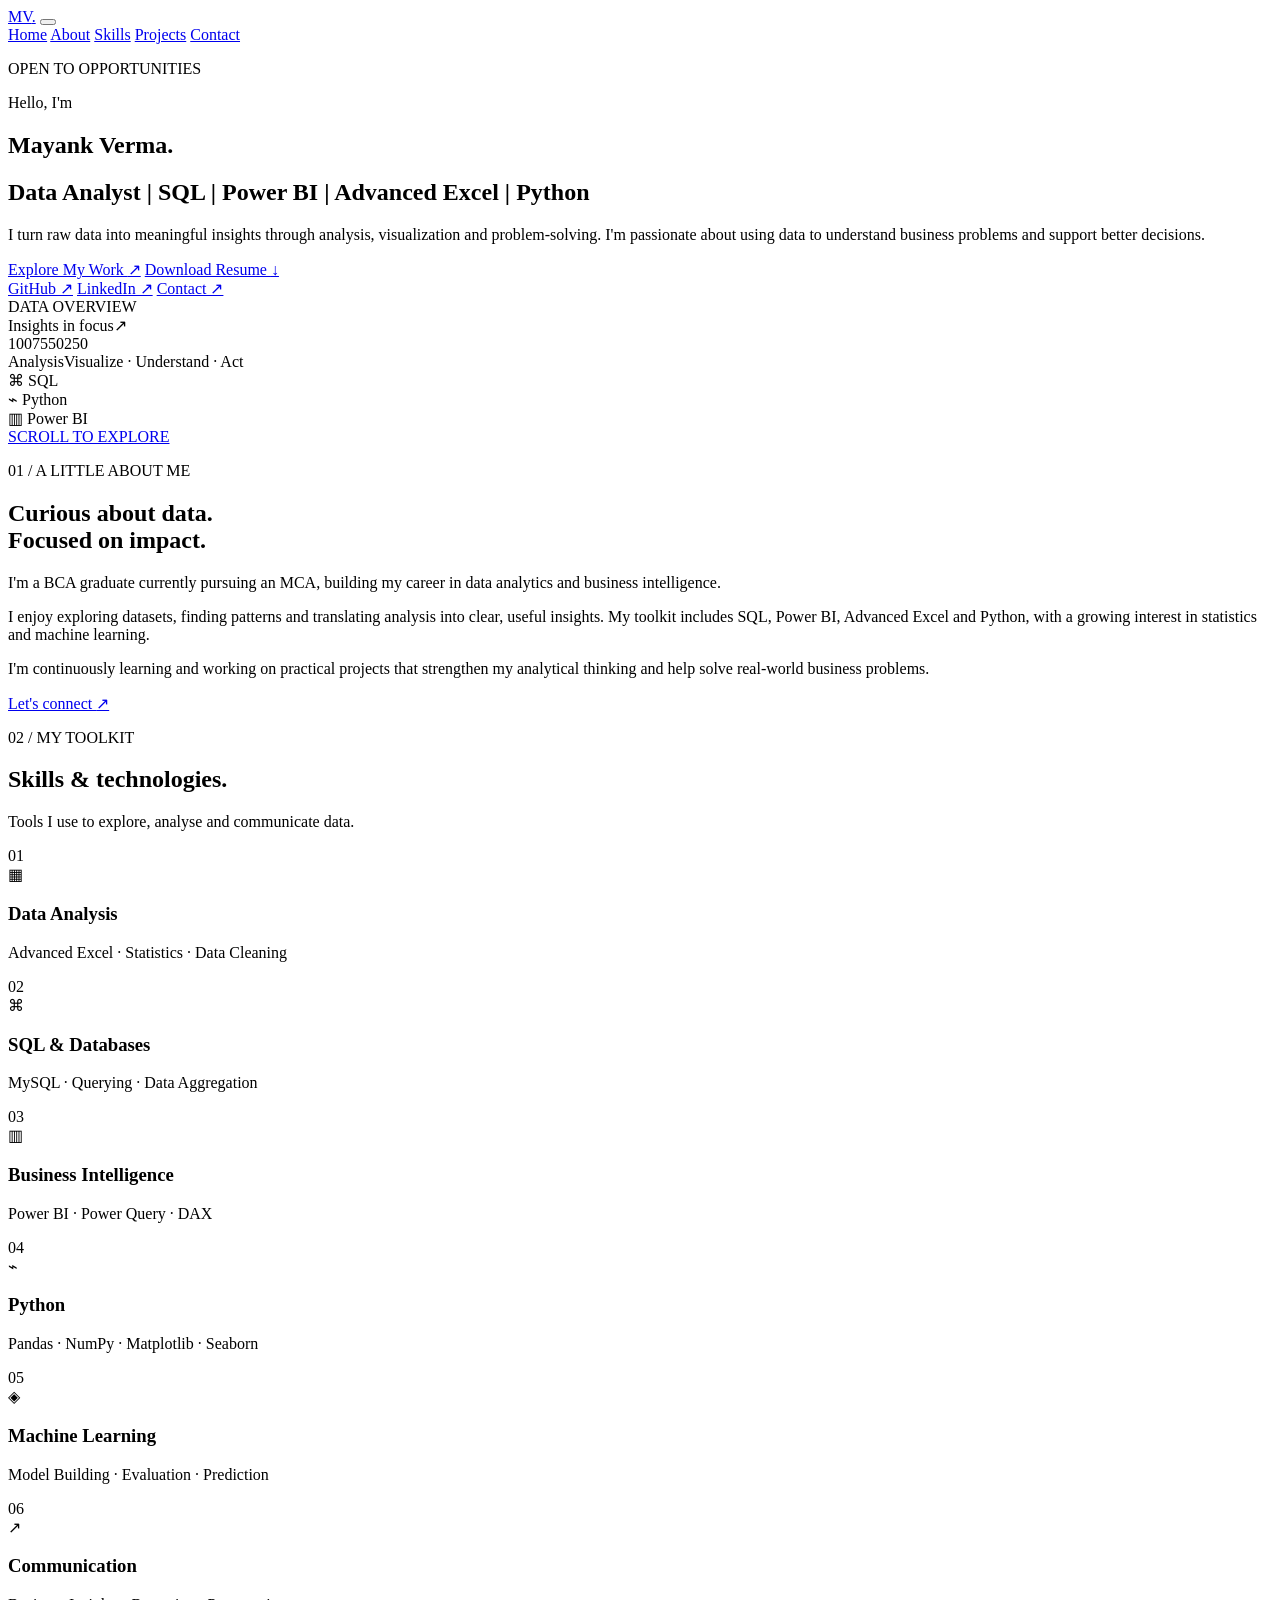
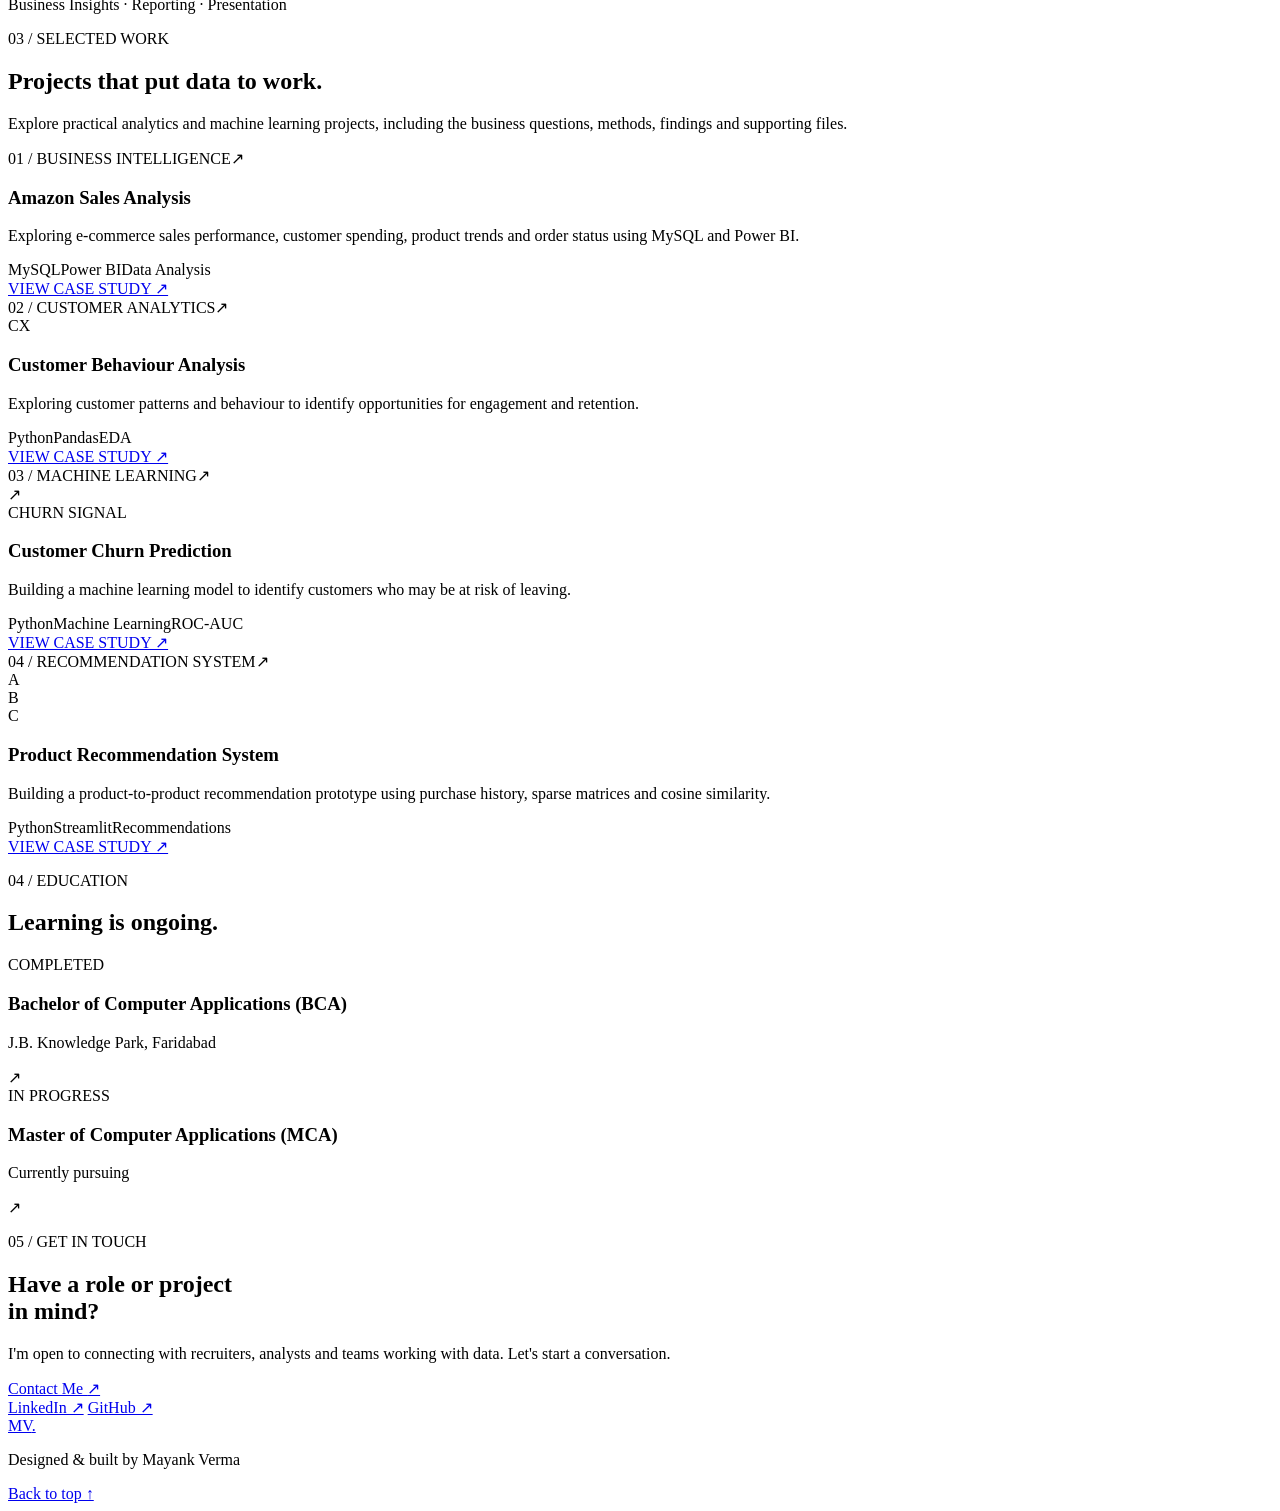
==== index.html @ 000cd80d "Add files via upload Initial portfolio website upload" ====
<!DOCTYPE html>
<html lang="en">
<head>
  <meta charset="UTF-8">
  <meta name="viewport" content="width=device-width, initial-scale=1.0">
  <meta name="description" content="Mayank Verma's portfolio showcasing data analytics, SQL, Power BI, Excel and Python projects.">
  <title>Mayank Verma | Data Analyst Portfolio</title>
  <link rel="preconnect" href="https://fonts.googleapis.com">
  <link rel="preconnect" href="https://fonts.gstatic.com" crossorigin>
  <link href="https://fonts.googleapis.com/css2?family=DM+Sans:wght@400;500;600;700&family=Space+Grotesk:wght@400;500;600;700&display=swap" rel="stylesheet">
  <link rel="stylesheet" href="css/style.css">
  <script src="js/script.js" defer></script>
</head>
<body>
  <header class="site-header">
    <nav class="nav container" aria-label="Main navigation">
      <a class="logo" href="#home" aria-label="Mayank Verma home">MV<span>.</span></a>
      <button class="menu-toggle" aria-label="Open navigation menu" aria-expanded="false">
        <span></span><span></span><span></span>
      </button>
      <div class="nav-links">
        <a href="#home" class="active">Home</a>
        <a href="#about">About</a>
        <a href="#skills">Skills</a>
        <a href="#projects">Projects</a>
        <a href="#contact">Contact</a>
      </div>
    </nav>
  </header>

  <main>
    <section class="hero section container" id="home">
      <div class="hero-copy">
        <p class="eyebrow"><span class="status-dot"></span> OPEN TO OPPORTUNITIES</p>
        <p class="intro-line">Hello, I'm</p>
        <h1>Mayank <span>Verma.</span></h1>
        <h2>Data Analyst <span class="divider">|</span> SQL <span class="divider">|</span> Power BI <span class="divider">|</span> Advanced Excel <span class="divider">|</span> Python</h2>
        <p class="hero-description">
          I turn raw data into meaningful insights through analysis, visualization
          and problem-solving. I'm passionate about using data to understand
          business problems and support better decisions.
        </p>
        <div class="hero-actions">
          <a class="button button-primary" href="#projects">Explore My Work <span aria-hidden="true">↗</span></a>
          <a class="button button-secondary" href="assets/resume.pdf" download>Download Resume <span aria-hidden="true">↓</span></a>
        </div>
        <div class="social-links">
          <a href="https://github.com/Mayank-Verma29" target="_blank" rel="noopener noreferrer">GitHub ↗</a>
          <a href="https://www.linkedin.com/in/mayank-verma-a609723b1/" target="_blank" rel="noopener noreferrer">LinkedIn ↗</a>
          <a href="#contact">Contact ↗</a>
        </div>
      </div>

      <div class="hero-visual" aria-label="Decorative data analytics illustration">
        <div class="visual-glow"></div>
        <div class="visual-card">
          <div class="visual-card-top">
            <span class="window-dots"><i></i><i></i><i></i></span>
            <span class="visual-label">DATA OVERVIEW</span>
          </div>
          <div class="chart-heading">Insights in focus<span>↗</span></div>
          <div class="chart">
            <div class="chart-y-labels"><span>100</span><span>75</span><span>50</span><span>25</span><span>0</span></div>
            <div class="chart-bars">
              <i style="--height: 38%"></i><i style="--height: 58%"></i>
              <i style="--height: 47%"></i><i style="--height: 76%"></i>
              <i style="--height: 62%"></i><i style="--height: 91%"></i>
              <i style="--height: 72%"></i><i style="--height: 100%"></i>
            </div>
          </div>
          <div class="chart-footer"><span><b></b> Analysis</span><span>Visualize · Understand · Act</span></div>
        </div>
        <div class="floating-tag tag-sql"><span>⌘</span> SQL</div>
        <div class="floating-tag tag-python"><span>⌁</span> Python</div>
        <div class="floating-tag tag-powerbi"><span>▥</span> Power BI</div>
      </div>
      <a class="scroll-cue" href="#about"><span></span> SCROLL TO EXPLORE</a>
    </section>

    <section class="section about-section" id="about">
      <div class="container">
        <div class="section-heading">
          <p class="eyebrow">01 / A LITTLE ABOUT ME</p>
          <h2>Curious about data.<br><span>Focused on impact.</span></h2>
        </div>
        <div class="about-grid">
          <p class="about-lead">I'm a BCA graduate currently pursuing an MCA, building my career in data analytics and business intelligence.</p>
          <div class="about-details">
            <p>I enjoy exploring datasets, finding patterns and translating analysis into clear, useful insights. My toolkit includes SQL, Power BI, Advanced Excel and Python, with a growing interest in statistics and machine learning.</p>
            <p>I'm continuously learning and working on practical projects that strengthen my analytical thinking and help solve real-world business problems.</p>
            <a class="text-link" href="#contact">Let's connect <span>↗</span></a>
          </div>
        </div>
      </div>
    </section>

    <section class="section skills-section" id="skills">
      <div class="container">
        <div class="section-heading">
          <p class="eyebrow">02 / MY TOOLKIT</p>
          <h2>Skills & <span>technologies.</span></h2>
          <p class="section-subtitle">Tools I use to explore, analyse and communicate data.</p>
        </div>
        <div class="skills-grid">
          <article class="skill-card"><span class="skill-number">01</span><div class="skill-icon">▦</div><h3>Data Analysis</h3><p>Advanced Excel · Statistics · Data Cleaning</p></article>
          <article class="skill-card"><span class="skill-number">02</span><div class="skill-icon">⌘</div><h3>SQL & Databases</h3><p>MySQL · Querying · Data Aggregation</p></article>
          <article class="skill-card"><span class="skill-number">03</span><div class="skill-icon">▥</div><h3>Business Intelligence</h3><p>Power BI · Power Query · DAX</p></article>
          <article class="skill-card"><span class="skill-number">04</span><div class="skill-icon">⌁</div><h3>Python</h3><p>Pandas · NumPy · Matplotlib · Seaborn</p></article>
          <article class="skill-card"><span class="skill-number">05</span><div class="skill-icon">◈</div><h3>Machine Learning</h3><p>Model Building · Evaluation · Prediction</p></article>
          <article class="skill-card"><span class="skill-number">06</span><div class="skill-icon">↗</div><h3>Communication</h3><p>Business Insights · Reporting · Presentation</p></article>
        </div>
      </div>
    </section>

    <section class="section projects-section" id="projects">
      <div class="container">
        <div class="section-heading">
          <p class="eyebrow">03 / SELECTED WORK</p>
          <h2>Projects that put data <span>to work.</span></h2>
          <p class="section-subtitle">Explore practical analytics and machine learning projects, including the business questions, methods, findings and supporting files.</p>
        </div>
        <div class="projects-grid">
          <article class="project-card">
            <div class="project-top"><span>01 / BUSINESS INTELLIGENCE</span><span class="project-arrow">↗</span></div>
            <div class="project-art art-sales"><div class="mini-bars"><i></i><i></i><i></i><i></i><i></i><i></i></div><div class="mini-line"></div></div>
            <h3>Amazon Sales Analysis</h3><p>Exploring e-commerce sales performance, customer spending, product trends and order status using MySQL and Power BI.</p>
            <div class="tags"><span>MySQL</span><span>Power BI</span><span>Data Analysis</span></div>
            <a class="project-status project-link" href="amazon-sales-analysis.html">VIEW CASE STUDY ↗</a>
          </article>
          <article class="project-card">
            <div class="project-top"><span>02 / CUSTOMER ANALYTICS</span><span class="project-arrow">↗</span></div>
            <div class="project-art art-customer"><div class="orbit orbit-one"></div><div class="orbit orbit-two"></div><div class="orbit-core">CX</div></div>
            <h3>Customer Behaviour Analysis</h3><p>Exploring customer patterns and behaviour to identify opportunities for engagement and retention.</p>
            <div class="tags"><span>Python</span><span>Pandas</span><span>EDA</span></div>
            <a class="project-status project-link" href="customer-behaviour-analysis.html">VIEW CASE STUDY ↗</a>
          </article>
          <article class="project-card">
            <div class="project-top"><span>03 / MACHINE LEARNING</span><span class="project-arrow">↗</span></div>
            <div class="project-art art-churn"><div class="pulse-ring"></div><div class="pulse-core">↗</div><div class="pulse-caption">CHURN SIGNAL</div></div>
            <h3>Customer Churn Prediction</h3><p>Building a machine learning model to identify customers who may be at risk of leaving.</p>
            <div class="tags"><span>Python</span><span>Machine Learning</span><span>ROC-AUC</span></div>
            <a class="project-status project-link" href="customer-churn-prediction.html">VIEW CASE STUDY ↗</a>
          </article>
          <article class="project-card">
            <div class="project-top"><span>04 / RECOMMENDATION SYSTEM</span><span class="project-arrow">↗</span></div>
            <div class="project-art art-recommend"><div class="rec-node node-a">A</div><div class="rec-node node-b">B</div><div class="rec-node node-c">C</div><div class="rec-link link-a"></div><div class="rec-link link-b"></div><div class="rec-link link-c"></div></div>
            <h3>Product Recommendation System</h3><p>Building a product-to-product recommendation prototype using purchase history, sparse matrices and cosine similarity.</p>
            <div class="tags"><span>Python</span><span>Streamlit</span><span>Recommendations</span></div>
            <a class="project-status project-link" href="product-recommendation-system.html">VIEW CASE STUDY ↗</a>
          </article>
        </div>
      </div>
    </section>

    <section class="section education-section" id="education">
      <div class="container education-wrap">
        <div class="section-heading">
          <p class="eyebrow">04 / EDUCATION</p>
          <h2>Learning is <span>ongoing.</span></h2>
        </div>
        <div class="education-list">
          <article><span class="education-year">COMPLETED</span><div><h3>Bachelor of Computer Applications (BCA)</h3><p>J.B. Knowledge Park, Faridabad</p></div><span class="education-mark">↗</span></article>
          <article><span class="education-year">IN PROGRESS</span><div><h3>Master of Computer Applications (MCA)</h3><p>Currently pursuing</p></div><span class="education-mark">↗</span></article>
        </div>
      </div>
    </section>

    <section class="section contact-section" id="contact">
      <div class="container contact-box">
        <p class="eyebrow">05 / GET IN TOUCH</p>
        <h2>Have a role or project<br>in <span>mind?</span></h2>
        <p>I'm open to connecting with recruiters, analysts and teams working with data. Let's start a conversation.</p>
        <a class="button button-primary" href="mailto:Mayankverma290404@gmail.com">Contact Me <span aria-hidden="true">↗</span></a>
        <div class="contact-socials">
          <a href="https://www.linkedin.com/in/mayank-verma-a609723b1/" target="_blank" rel="noopener noreferrer">LinkedIn ↗</a>
          <a href="https://github.com/Mayank-Verma29" target="_blank" rel="noopener noreferrer">GitHub ↗</a>
        </div>
      </div>
    </section>
  </main>

  <footer class="footer">
    <div class="container footer-inner"><a class="logo" href="#home">MV<span>.</span></a><p>Designed & built by Mayank Verma</p><a href="#home">Back to top ↑</a></div>
  </footer>
</body>
</html>
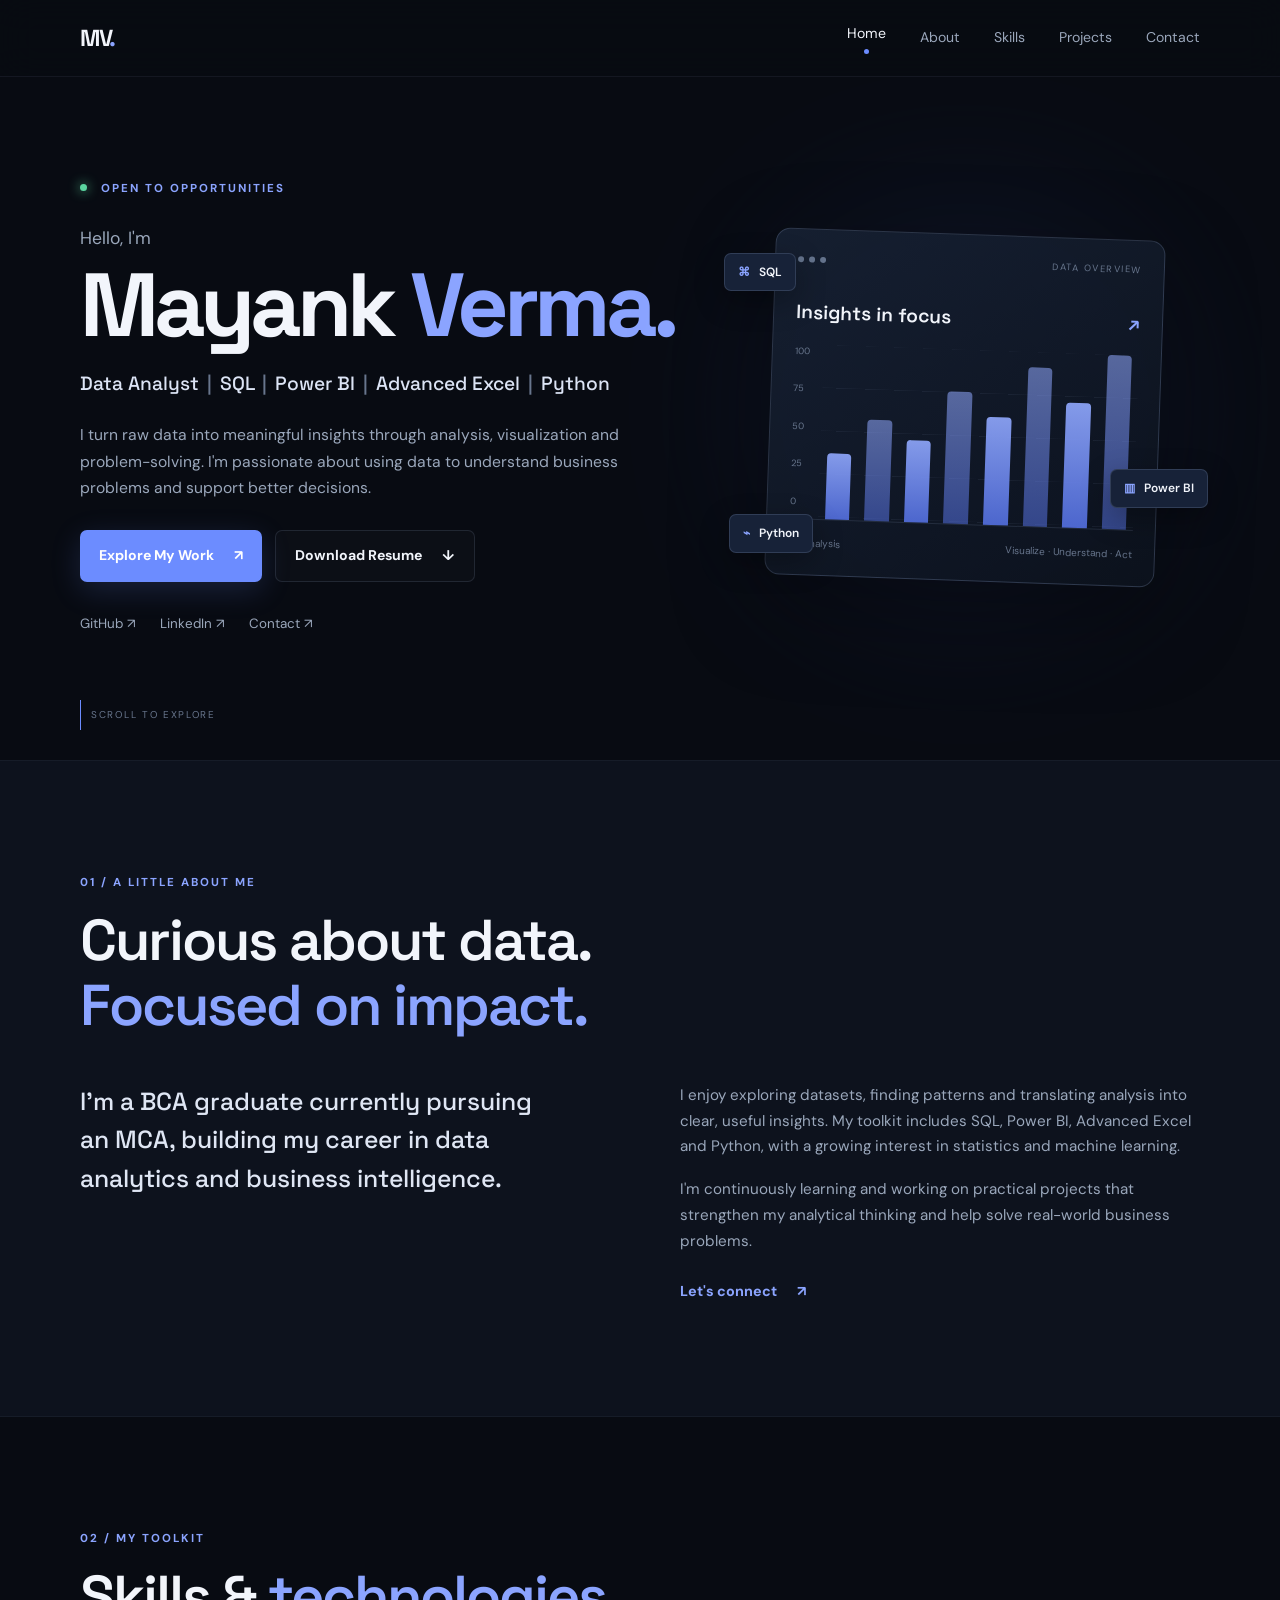
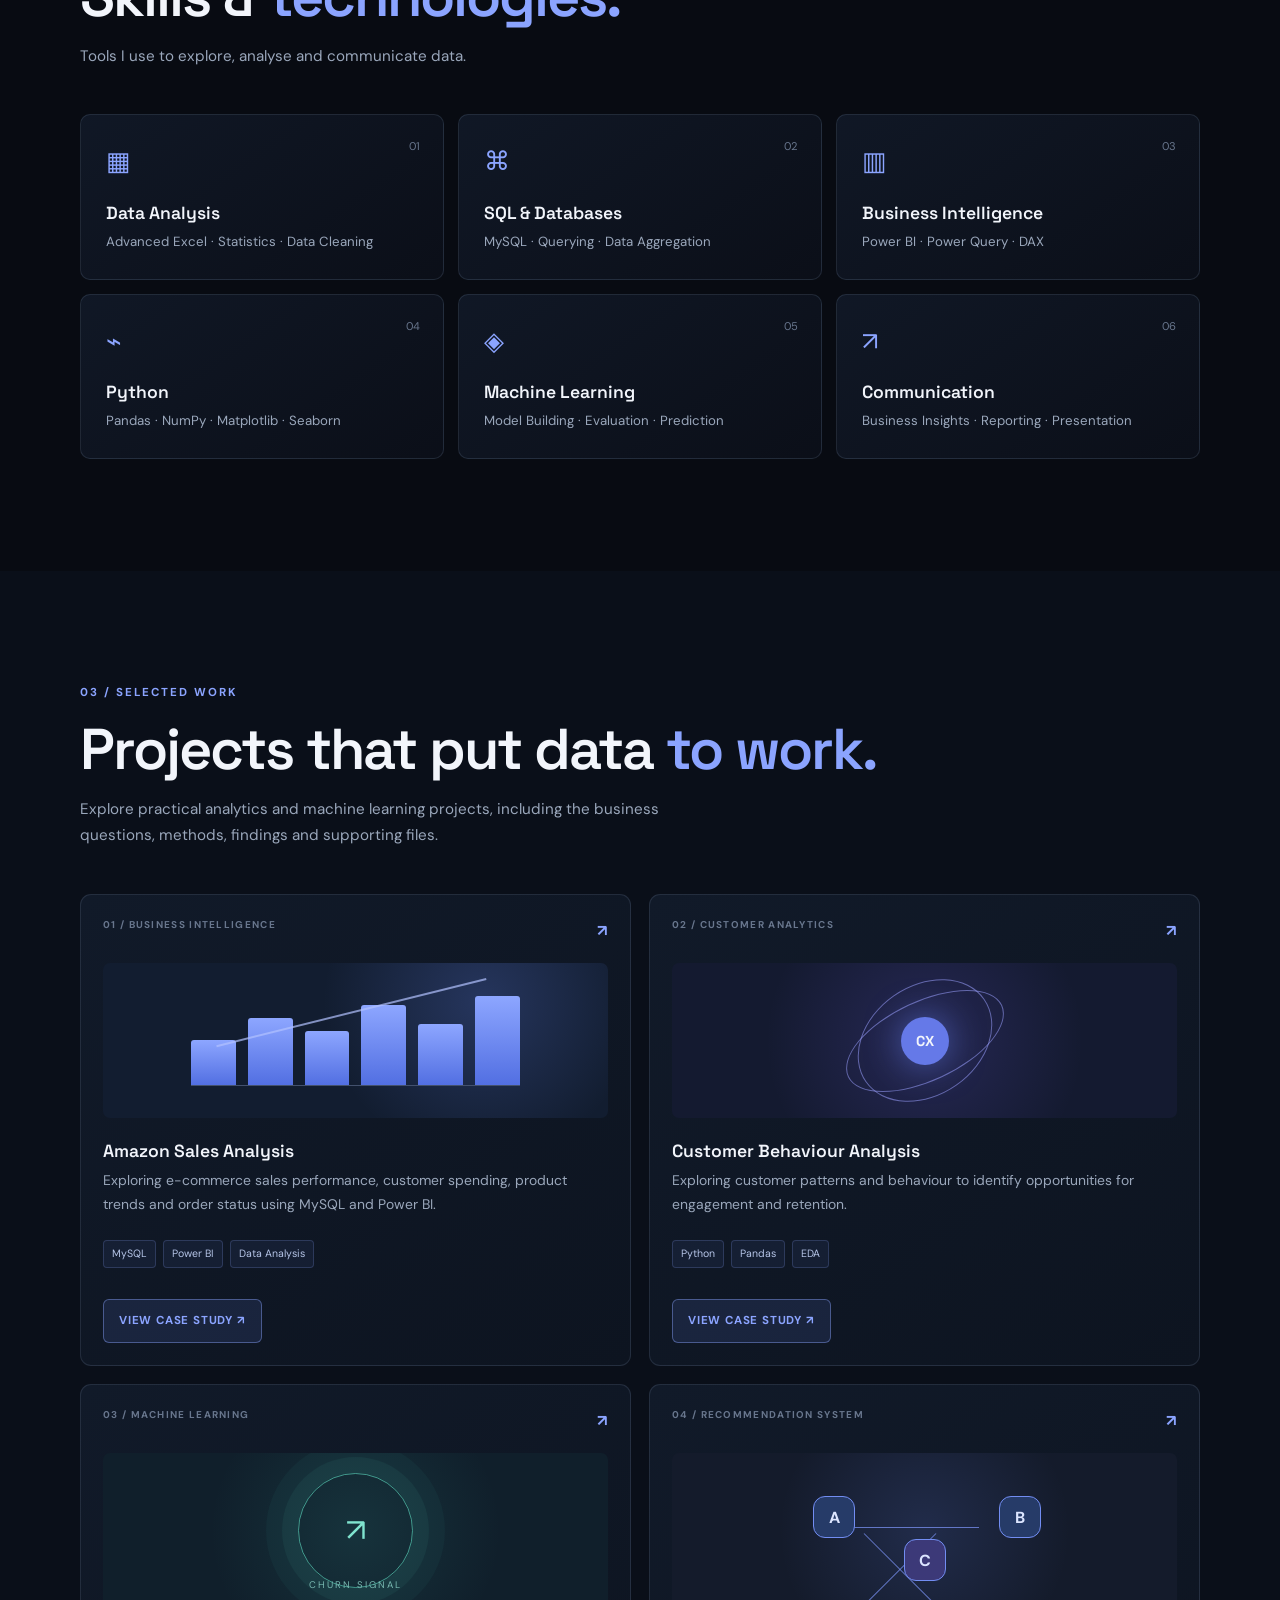
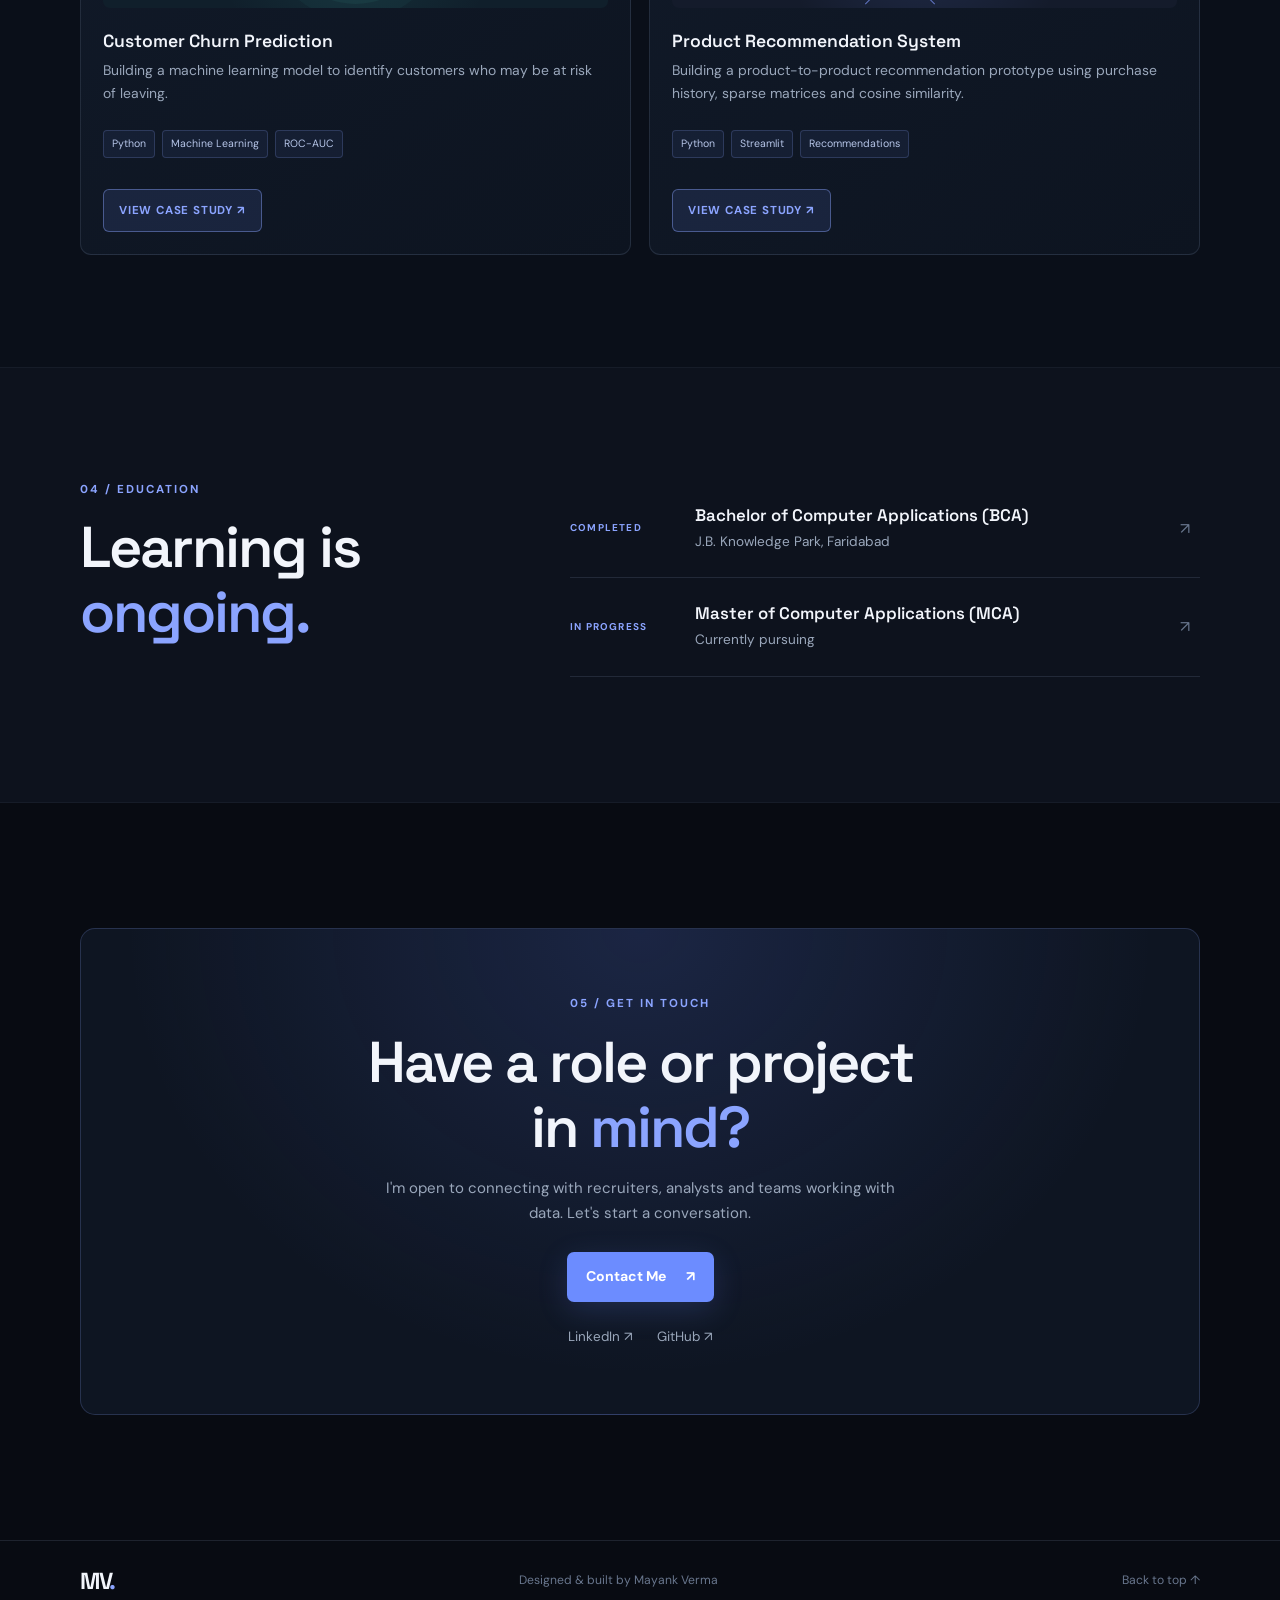
==== commit 512e185b: "Update index.html" ====
--- a/index.html
+++ b/index.html
@@ -8,7 +8,7 @@
   <link rel="preconnect" href="https://fonts.googleapis.com">
   <link rel="preconnect" href="https://fonts.gstatic.com" crossorigin>
   <link href="https://fonts.googleapis.com/css2?family=DM+Sans:wght@400;500;600;700&family=Space+Grotesk:wght@400;500;600;700&display=swap" rel="stylesheet">
-  <link rel="stylesheet" href="css/style.css">
+  <link rel="stylesheet" href="style.css">
   <script src="js/script.js" defer></script>
 </head>
 <body>
--- a/style.css
+++ b/style.css
@@ -0,0 +1,168 @@
+/* ---------- Base ---------- */
+:root {
+  --bg: #080b12;
+  --bg-soft: #0d121d;
+  --card: #101725;
+  --card-light: #141e2e;
+  --text: #f2f5fb;
+  --muted: #9aa7bb;
+  --faint: #68768d;
+  --accent: #6c8cff;
+  --accent-bright: #8ba4ff;
+  --line: rgba(160, 180, 220, 0.14);
+  --font-body: "DM Sans", sans-serif;
+  --font-heading: "Space Grotesk", sans-serif;
+}
+* { box-sizing: border-box; margin: 0; padding: 0; }
+html { scroll-behavior: smooth; scroll-padding-top: 90px; }
+body { background: var(--bg); color: var(--text); font-family: var(--font-body); line-height: 1.7; overflow-x: hidden; }
+a { color: inherit; text-decoration: none; }
+.container { width: min(1120px, calc(100% - 48px)); margin: 0 auto; }
+.section { padding: 112px 0; }
+::selection { background: var(--accent); color: white; }
+
+/* ---------- Navigation ---------- */
+.site-header { position: fixed; inset: 0 0 auto; z-index: 100; background: rgba(8, 11, 18, .82); backdrop-filter: blur(18px); border-bottom: 1px solid rgba(160,180,220,.08); }
+.nav { height: 76px; display: flex; align-items: center; justify-content: space-between; }
+.logo { font: 700 1.45rem var(--font-heading); letter-spacing: -1.5px; }
+.logo span { color: var(--accent-bright); }
+.nav-links { display: flex; gap: 34px; align-items: center; }
+.nav-links a { color: var(--muted); font-size: .88rem; transition: color .2s; }
+.nav-links a:hover, .nav-links a.active { color: var(--text); }
+.nav-links a.active::after { content: ""; display: block; width: 5px; height: 5px; border-radius: 50%; background: var(--accent); margin: 3px auto 0; }
+.menu-toggle { display: none; background: none; border: 0; cursor: pointer; }
+
+/* ---------- Hero ---------- */
+.hero { min-height: 760px; padding-top: 165px; padding-bottom: 110px; display: grid; grid-template-columns: 1.12fr .88fr; align-items: center; gap: 50px; position: relative; }
+.eyebrow { color: var(--accent-bright); font-size: .72rem; font-weight: 700; letter-spacing: 2px; }
+.status-dot { display: inline-block; width: 7px; height: 7px; background: #5bd6a0; border-radius: 50%; margin: 0 9px 1px 0; box-shadow: 0 0 12px #5bd6a0; }
+.intro-line { color: var(--muted); font-size: 1.1rem; margin-top: 25px; }
+.hero h1 { font: 700 clamp(3.5rem, 7vw, 6rem)/1.03 var(--font-heading); letter-spacing: -5px; margin: 5px 0 18px; }
+.hero h1 span, .section-heading h2 span, .contact-box h2 span { color: var(--accent-bright); }
+.hero h2 { max-width: 650px; font: 500 clamp(1rem, 1.5vw, 1.2rem)/1.6 var(--font-heading); color: #dce4f5; }
+.divider { color: var(--faint); padding: 0 3px; }
+.hero-description { color: var(--muted); max-width: 555px; margin: 22px 0 28px; font-size: .98rem; }
+.hero-actions { display: flex; flex-wrap: wrap; gap: 13px; }
+.button { display: inline-flex; align-items: center; justify-content: center; gap: 20px; padding: 13px 19px; border-radius: 7px; font-size: .88rem; font-weight: 700; transition: transform .2s, background .2s, border-color .2s; }
+.button:hover { transform: translateY(-3px); }
+.button-primary { background: var(--accent); color: white; box-shadow: 0 8px 30px rgba(108,140,255,.18); }
+.button-primary:hover { background: #5879f3; }
+.button-secondary { border: 1px solid var(--line); color: var(--text); background: rgba(255,255,255,.02); }
+.button-secondary:hover { border-color: var(--accent); }
+.social-links { display: flex; gap: 25px; margin-top: 31px; }
+.social-links a, .contact-socials a { color: var(--muted); font-size: .84rem; transition: color .2s; }
+.social-links a:hover, .contact-socials a:hover { color: var(--accent-bright); }
+.hero-visual { min-height: 380px; display: grid; place-items: center; position: relative; }
+.visual-glow { position: absolute; width: 310px; height: 310px; border-radius: 50%; background: #3f5ecb; filter: blur(110px); opacity: .22; }
+.visual-card { position: relative; width: min(100%, 390px); padding: 22px; border: 1px solid rgba(160,180,220,.2); border-radius: 15px; background: linear-gradient(145deg, rgba(22,32,50,.97), rgba(12,18,29,.97)); box-shadow: 0 30px 90px rgba(0,0,0,.35); transform: rotate(2deg); }
+.visual-card-top, .chart-footer { display: flex; align-items: center; justify-content: space-between; }
+.window-dots { display: flex; gap: 5px; }.window-dots i { width: 6px; height: 6px; border-radius: 50%; background: #64738c; }
+.visual-label { color: var(--faint); font-size: .58rem; letter-spacing: 1.5px; }
+.chart-heading { display: flex; justify-content: space-between; margin: 32px 0 20px; font: 600 1.2rem var(--font-heading); }
+.chart-heading span { color: var(--accent-bright); }
+.chart { height: 175px; display: flex; gap: 14px; border-bottom: 1px solid var(--line); }
+.chart-y-labels { display: flex; flex-direction: column; justify-content: space-between; color: var(--faint); font-size: .58rem; padding-bottom: 8px; }
+.chart-bars { flex: 1; display: flex; align-items: end; justify-content: space-around; gap: 10px; padding: 0 4px; background: repeating-linear-gradient(to bottom, transparent 0, transparent 42px, rgba(160,180,220,.08) 43px); }
+.chart-bars i { width: 8%; height: var(--height); border-radius: 4px 4px 0 0; background: linear-gradient(to top, #536fe0, #91a9ff); opacity: .9; }
+.chart-bars i:nth-child(2n) { opacity: .55; }
+.chart-footer { margin-top: 16px; color: var(--faint); font-size: .62rem; }
+.chart-footer b { display: inline-block; width: 6px; height: 6px; border-radius: 50%; background: var(--accent-bright); margin-right: 5px; }
+.floating-tag { position: absolute; padding: 8px 13px; background: #172238; border: 1px solid rgba(160,180,220,.18); border-radius: 7px; box-shadow: 0 10px 30px rgba(0,0,0,.3); font-size: .75rem; font-weight: 600; }
+.floating-tag span { color: var(--accent-bright); margin-right: 6px; }.tag-sql { top: 35px; left: -5px; }.tag-python { bottom: 45px; left: 0; }.tag-powerbi { right: -8px; bottom: 90px; }
+.scroll-cue { position: absolute; bottom: 30px; left: 0; color: var(--faint); font-size: .62rem; letter-spacing: 1.7px; display: flex; gap: 10px; align-items: center; }
+.scroll-cue span { height: 30px; width: 1px; background: var(--accent); }
+
+/* ---------- Shared section headings ---------- */
+.about-section, .education-section { background: var(--bg-soft); border-top: 1px solid rgba(160,180,220,.06); border-bottom: 1px solid rgba(160,180,220,.06); }
+.section-heading { margin-bottom: 45px; }
+.section-heading h2, .contact-box h2 { font: 600 clamp(2.2rem, 4.5vw, 3.6rem)/1.13 var(--font-heading); letter-spacing: -2px; margin-top: 15px; }
+.section-subtitle { color: var(--muted); max-width: 600px; margin-top: 15px; font-size: .95rem; }
+
+/* ---------- About ---------- */
+.about-grid { display: grid; grid-template-columns: 1fr 1fr; gap: 80px; }
+.about-lead { color: #dfe6f4; font: 500 1.55rem/1.55 var(--font-heading); max-width: 460px; }
+.about-details p { color: var(--muted); margin-bottom: 17px; font-size: .95rem; }
+.text-link { display: inline-flex; gap: 20px; color: var(--accent-bright); font-weight: 700; font-size: .9rem; margin-top: 7px; }
+
+/* ---------- Skills ---------- */
+.skills-grid { display: grid; grid-template-columns: repeat(3, 1fr); gap: 14px; }
+.skill-card { position: relative; padding: 25px; border: 1px solid var(--line); border-radius: 10px; background: linear-gradient(145deg, rgba(19,29,45,.75), rgba(12,17,27,.75)); transition: transform .25s, border-color .25s; }
+.skill-card:hover, .project-card:hover { transform: translateY(-5px); border-color: rgba(139,164,255,.5); }
+.skill-number { position: absolute; top: 22px; right: 23px; color: var(--faint); font-size: .7rem; }
+.skill-icon { color: var(--accent-bright); font-size: 1.6rem; margin-bottom: 18px; }
+.skill-card h3, .project-card h3 { font: 600 1.1rem var(--font-heading); margin-bottom: 7px; }
+.skill-card p { color: var(--muted); font-size: .83rem; }
+
+/* ---------- Projects ---------- */
+.projects-section { background: #0a0f19; }
+.projects-grid { display: grid; grid-template-columns: repeat(2, 1fr); gap: 18px; }
+.project-card { padding: 22px; border: 1px solid var(--line); border-radius: 11px; background: linear-gradient(145deg, #111a29, #0d1420); transition: transform .25s, border-color .25s; }
+.project-top { display: flex; justify-content: space-between; color: var(--faint); font-size: .62rem; font-weight: 700; letter-spacing: 1.3px; }
+.project-arrow { color: var(--accent-bright); font-size: 1rem; }
+.project-art { height: 155px; margin: 19px 0 22px; border-radius: 7px; background: #151f32; position: relative; overflow: hidden; display: grid; place-items: center; }
+.art-sales { background: radial-gradient(circle at 75% 25%, rgba(108,140,255,.22), transparent 40%), #121d30; }
+.mini-bars { display: flex; align-items: end; gap: 12px; height: 90px; width: 65%; border-bottom: 1px solid #43516d; }
+.mini-bars i { flex: 1; background: linear-gradient(#8da6ff, #526fe2); border-radius: 3px 3px 0 0; height: 50%; }.mini-bars i:nth-child(2) { height: 75%; }.mini-bars i:nth-child(3) { height: 60%; }.mini-bars i:nth-child(4) { height: 90%; }.mini-bars i:nth-child(5) { height: 68%; }.mini-bars i:nth-child(6) { height: 100%; }
+.mini-line { position: absolute; width: 55%; height: 40px; border-top: 2px solid #b3c2ff; transform: rotate(-14deg); top: 48px; opacity: .7; }
+.art-customer { background: radial-gradient(circle, rgba(122,104,255,.18), transparent 60%), #141a30; }
+.orbit { position: absolute; border: 1px solid rgba(155,160,255,.55); border-radius: 50%; transform: rotate(-25deg); }.orbit-one { width: 170px; height: 80px; }.orbit-two { width: 110px; height: 145px; transform: rotate(55deg); }.orbit-core { width: 48px; height: 48px; border-radius: 50%; display: grid; place-items: center; background: #6579e8; font: 700 .9rem var(--font-heading); box-shadow: 0 0 35px rgba(108,140,255,.5); }
+.art-churn { background: radial-gradient(circle, rgba(68,195,183,.12), transparent 55%), #101f2b; }
+.pulse-ring { width: 115px; height: 115px; border: 1px solid rgba(91,214,190,.65); border-radius: 50%; box-shadow: 0 0 0 16px rgba(91,214,190,.06), 0 0 0 32px rgba(91,214,190,.04); }
+.pulse-core { position: absolute; color: #80e4cf; font-size: 2rem; }.pulse-caption { position: absolute; bottom: 15px; color: #78b9b1; font-size: .6rem; letter-spacing: 2px; }
+.art-recommend { background: radial-gradient(circle at center, rgba(108,140,255,.15), transparent 55%), #141b2b; }
+.rec-node { position: absolute; z-index: 2; width: 42px; height: 42px; display: grid; place-items: center; border-radius: 12px; background: #263b68; border: 1px solid #728df2; color: #dce5ff; font-weight: 700; }.node-a { left: 28%; top: 28%; }.node-b { right: 27%; top: 28%; }.node-c { left: calc(50% - 21px); bottom: 17%; background: #3c3978; }
+.rec-link { position: absolute; height: 1px; background: #8099ff; transform-origin: left; opacity: .7; }.link-a { width: 125px; left: 36%; top: 48%; transform: rotate(0deg); }.link-b { width: 100px; left: 38%; top: 52%; transform: rotate(45deg); }.link-c { width: 100px; right: 28%; top: 52%; transform: rotate(135deg); }
+.project-card > p { color: var(--muted); font-size: .87rem; min-height: 54px; }
+.tags { display: flex; flex-wrap: wrap; gap: 7px; margin: 17px 0 15px; }.tags span { color: #b6c5e8; border: 1px solid rgba(139,164,255,.2); background: rgba(108,140,255,.07); border-radius: 4px; padding: 4px 8px; font-size: .66rem; }
+.project-status { color: var(--faint); font-size: .6rem; letter-spacing: 1.3px; }
+/* Clear, clickable project case-study buttons */
+.project-link { display: inline-flex; align-items: center; gap: 8px; margin-top: 16px; padding: 11px 15px; border: 1px solid rgba(139,164,255,.42); border-radius: 6px; background: rgba(108,140,255,.12); color: var(--accent-bright); font-size: .72rem; font-weight: 700; letter-spacing: .8px; text-decoration: none; transition: background .2s ease, border-color .2s ease, transform .2s ease; }
+.project-link:hover, .project-link:focus-visible { background: rgba(108,140,255,.24); border-color: var(--accent-bright); color: #fff; transform: translateY(-2px); outline: none; }
+.project-link:focus-visible { box-shadow: 0 0 0 3px rgba(139,164,255,.22); }
+
+/* ---------- Education ---------- */
+.education-wrap { display: grid; grid-template-columns: .8fr 1.2fr; gap: 70px; }
+.education-list article { display: grid; grid-template-columns: 105px 1fr 20px; align-items: center; gap: 20px; padding: 24px 0; border-bottom: 1px solid var(--line); }
+.education-year { color: var(--accent-bright); font-size: .62rem; letter-spacing: 1.2px; font-weight: 700; }
+.education-list h3 { font: 600 1.05rem var(--font-heading); }.education-list p { color: var(--muted); font-size: .85rem; margin-top: 4px; }.education-mark { color: var(--faint); }
+
+/* ---------- Contact and footer ---------- */
+.contact-section { padding: 125px 0; }
+.contact-box { padding: 65px; border: 1px solid rgba(139,164,255,.2); border-radius: 15px; text-align: center; background: radial-gradient(ellipse at 50% 0%, rgba(85,112,220,.18), transparent 65%), #0e1522; }
+.contact-box h2 { margin: 16px 0; }.contact-box > p:not(.eyebrow) { color: var(--muted); max-width: 520px; margin: 0 auto 25px; font-size: .94rem; }
+.contact-socials { display: flex; justify-content: center; gap: 25px; margin-top: 24px; }
+.footer { border-top: 1px solid var(--line); padding: 25px 0; }.footer-inner { display: flex; justify-content: space-between; align-items: center; }.footer p, .footer-inner > a:last-child { color: var(--faint); font-size: .76rem; }
+
+/* ---------- Responsive ---------- */
+@media (max-width: 850px) {
+  .hero { grid-template-columns: 1fr; padding-top: 145px; gap: 20px; }
+  .hero-visual { min-height: 340px; max-width: 500px; width: 100%; margin: 0 auto; }
+  .scroll-cue { display: none; }
+  .about-grid, .education-wrap { grid-template-columns: 1fr; gap: 30px; }
+  .skills-grid { grid-template-columns: repeat(2, 1fr); }
+}
+@media (max-width: 600px) {
+  .container { width: min(100% - 34px, 1120px); }
+  .section { padding: 78px 0; }
+  .nav { height: 68px; }
+  .menu-toggle { display: flex; flex-direction: column; gap: 5px; padding: 8px; }
+  .menu-toggle span { display: block; width: 22px; height: 2px; background: var(--text); }
+  .nav-links { display: none; position: absolute; top: 68px; left: 0; right: 0; padding: 20px 24px 25px; flex-direction: column; align-items: flex-start; gap: 17px; background: #0b101a; border-bottom: 1px solid var(--line); }
+  .nav-links.open { display: flex; }
+  .nav-links a.active::after { display: none; }
+  .hero { min-height: auto; padding-top: 125px; padding-bottom: 65px; }
+  .hero h1 { letter-spacing: -3px; font-size: clamp(3.1rem, 15vw, 4.5rem); }
+  .hero h2 { font-size: .95rem; }
+  .hero-description { font-size: .9rem; }
+  .hero-visual { min-height: 300px; }
+  .visual-card { padding: 17px; }
+  .tag-sql { left: -4px; }.tag-powerbi { right: -4px; }
+  .social-links { gap: 17px; }
+  .skills-grid, .projects-grid { grid-template-columns: 1fr; }
+  .project-card > p { min-height: auto; }
+  .education-list article { grid-template-columns: 1fr 20px; gap: 5px; }
+  .education-year { grid-column: 1 / -1; margin-bottom: 7px; }
+  .contact-box { padding: 42px 20px; }
+  .footer-inner { flex-wrap: wrap; gap: 12px; }
+  .footer p { order: 3; width: 100%; }
+}
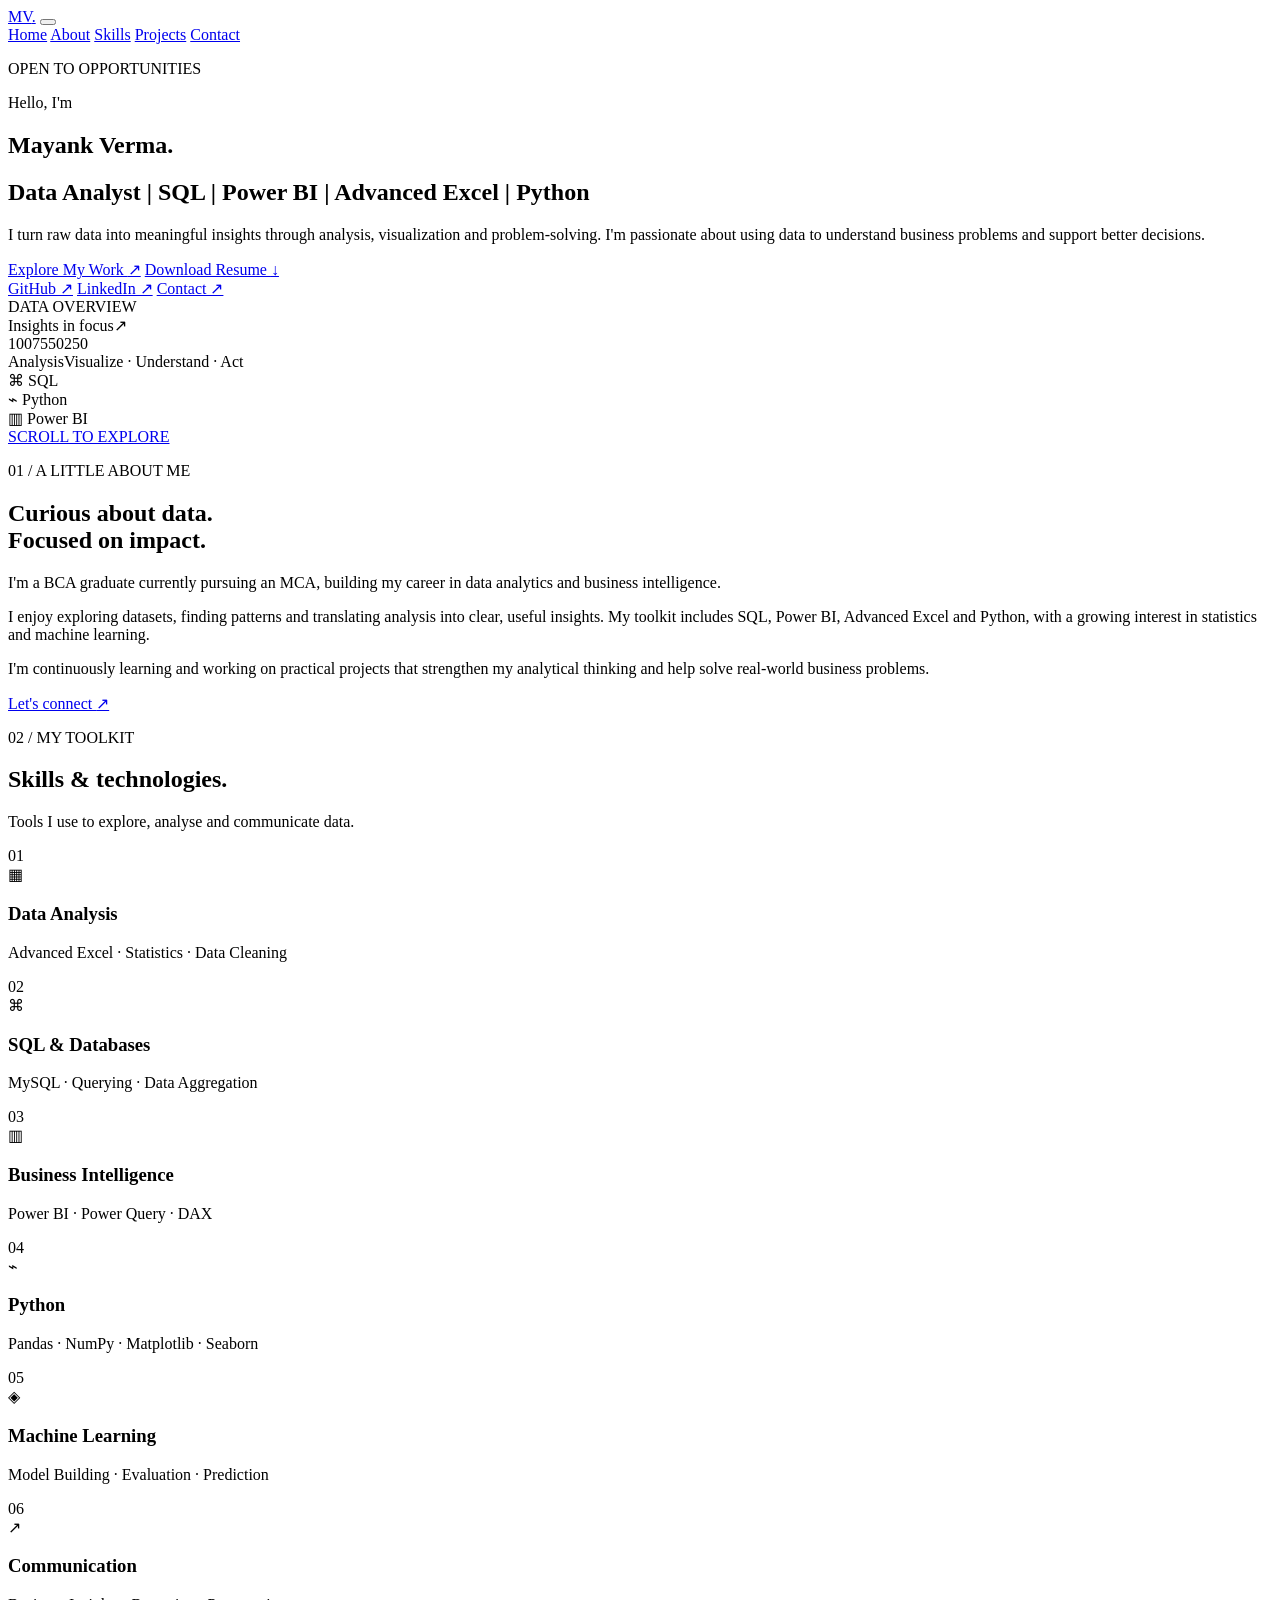
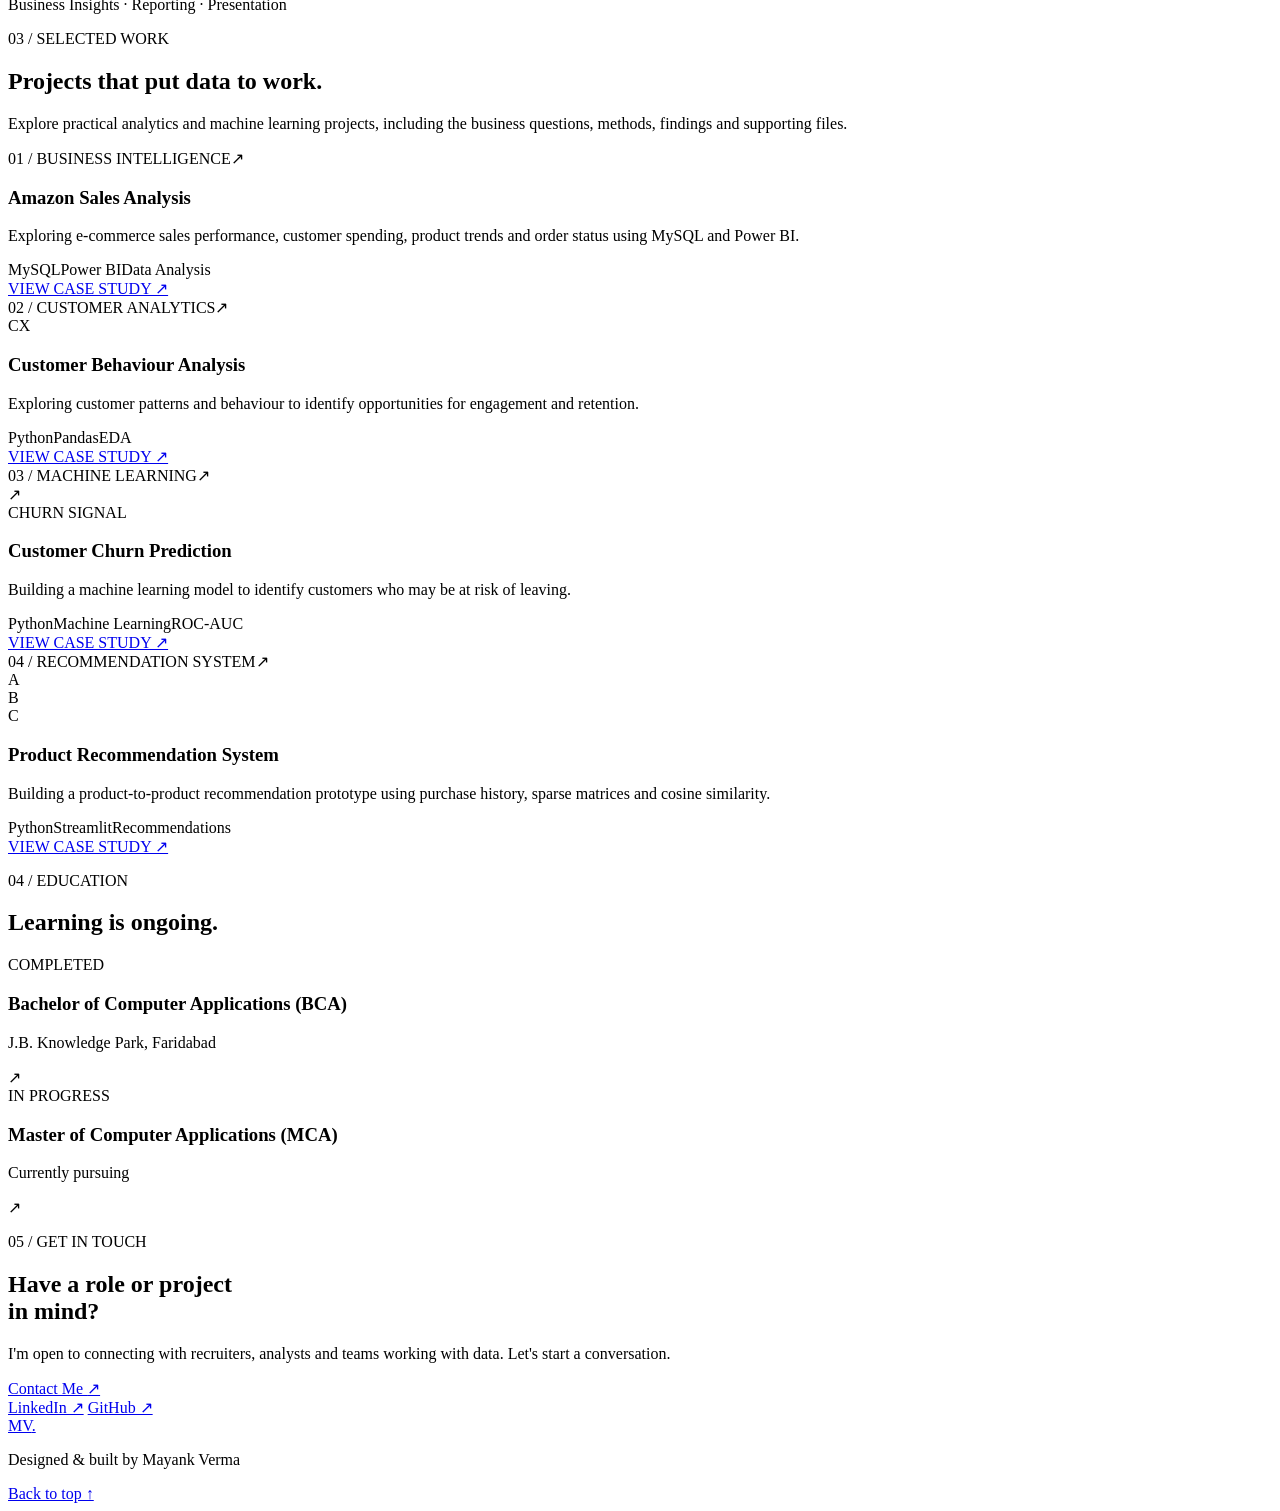
==== commit 8b3e8a15: "Update index.html" ====
--- a/index.html
+++ b/index.html
@@ -8,7 +8,7 @@
   <link rel="preconnect" href="https://fonts.googleapis.com">
   <link rel="preconnect" href="https://fonts.gstatic.com" crossorigin>
   <link href="https://fonts.googleapis.com/css2?family=DM+Sans:wght@400;500;600;700&family=Space+Grotesk:wght@400;500;600;700&display=swap" rel="stylesheet">
-  <link rel="stylesheet" href="style.css">
+  <link rel="stylesheet" href="css/style.css">
   <script src="js/script.js" defer></script>
 </head>
 <body>
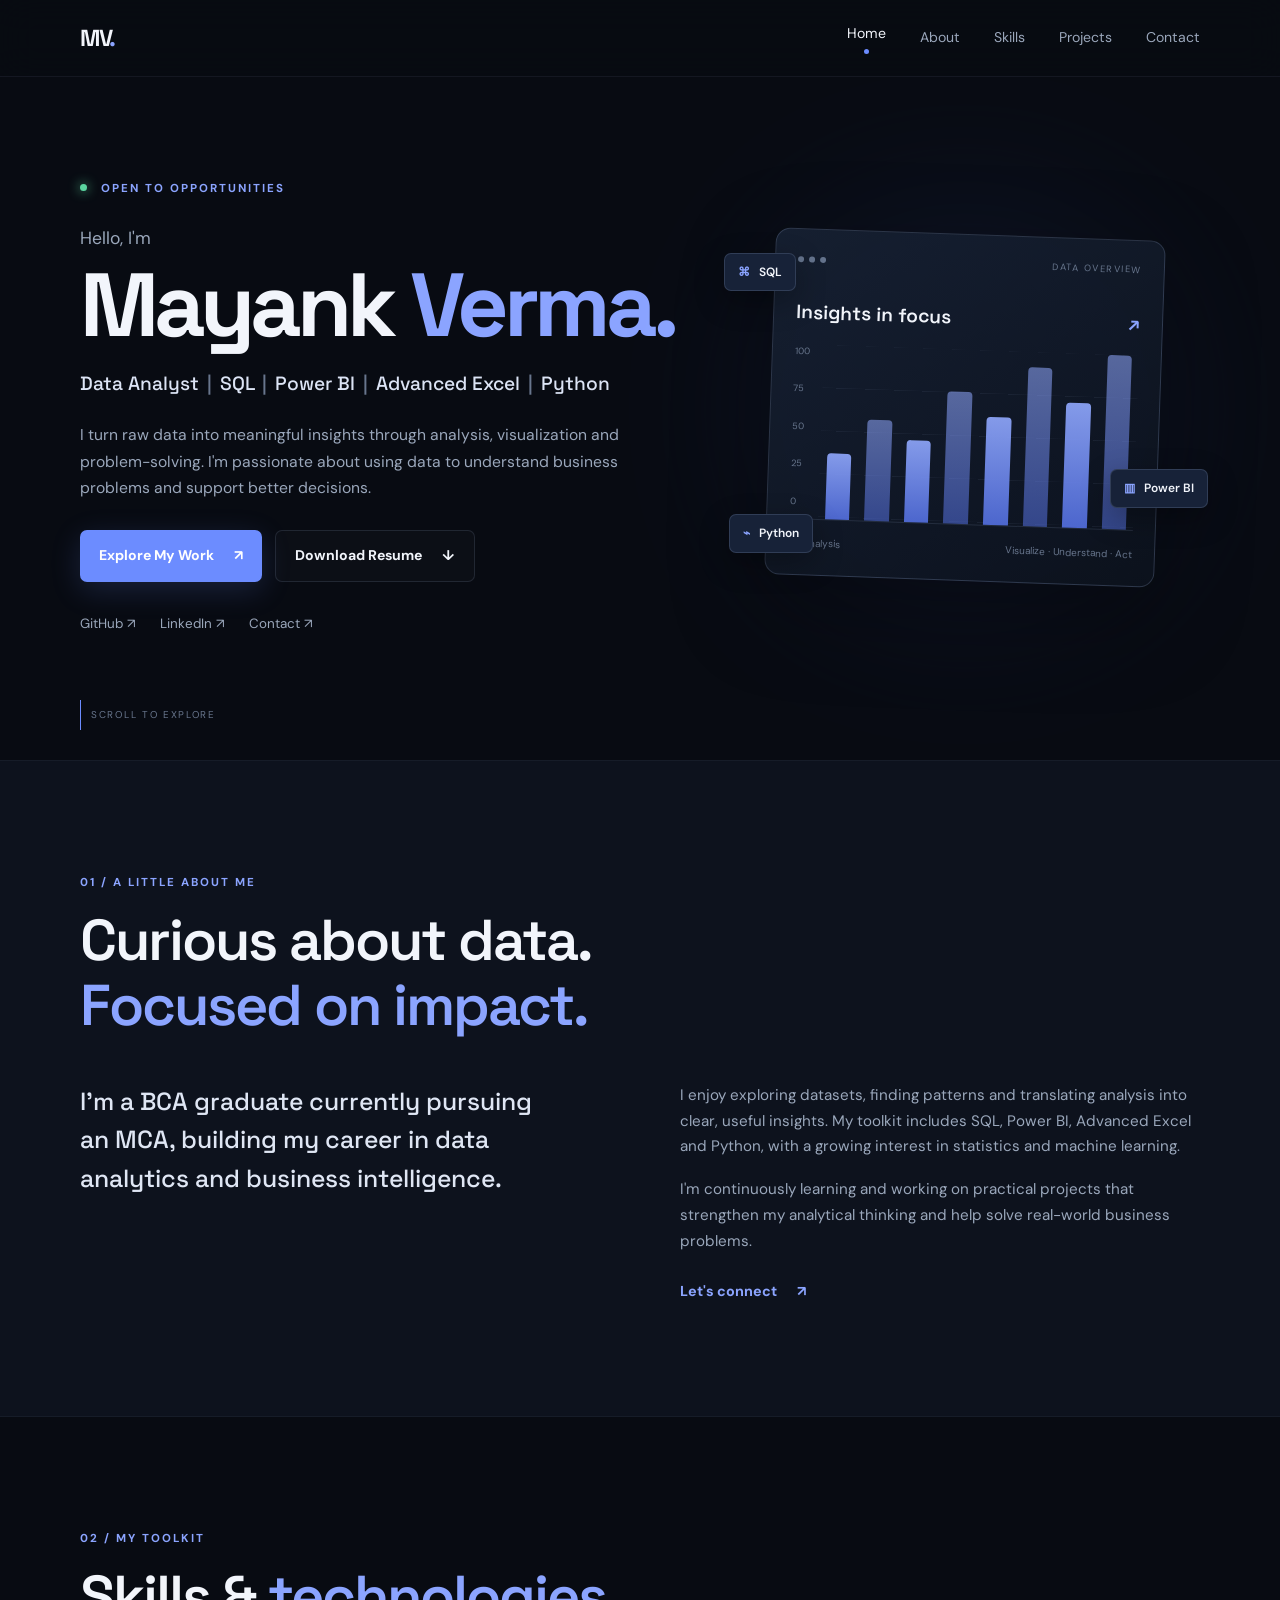
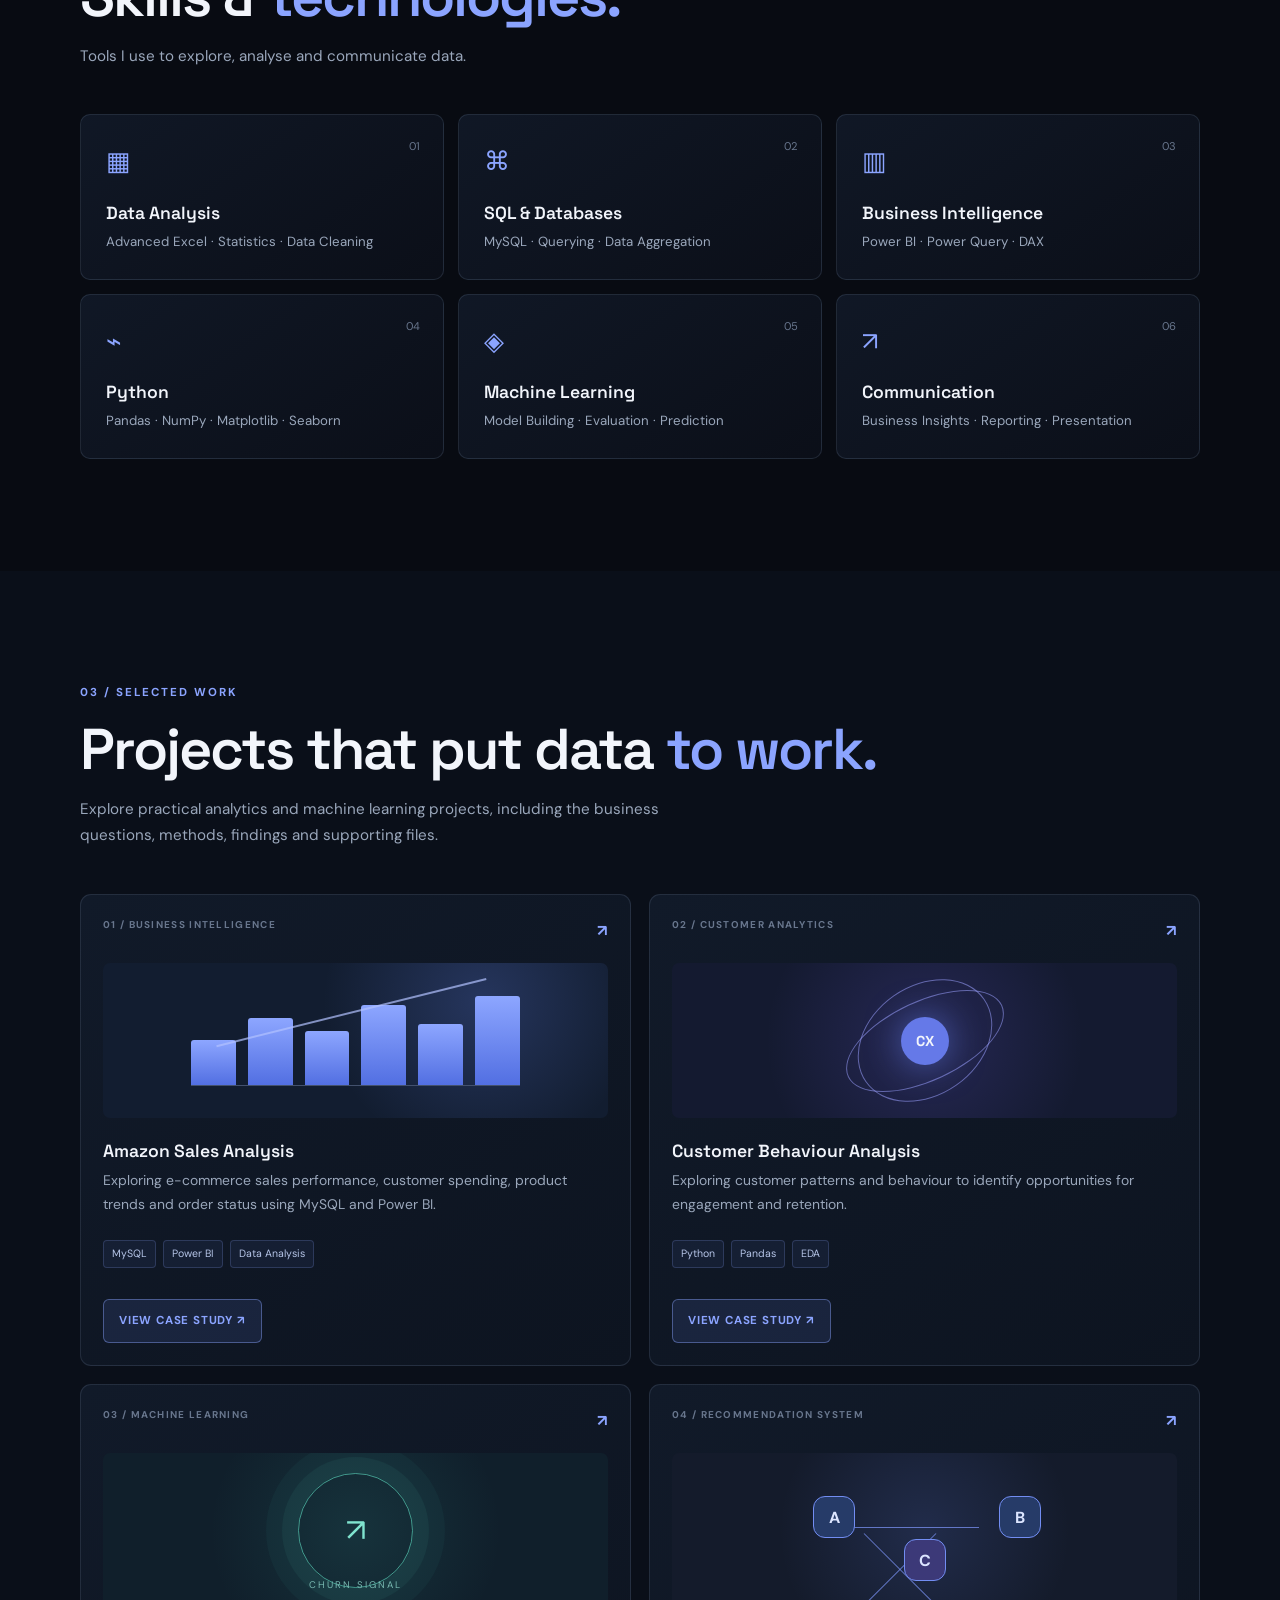
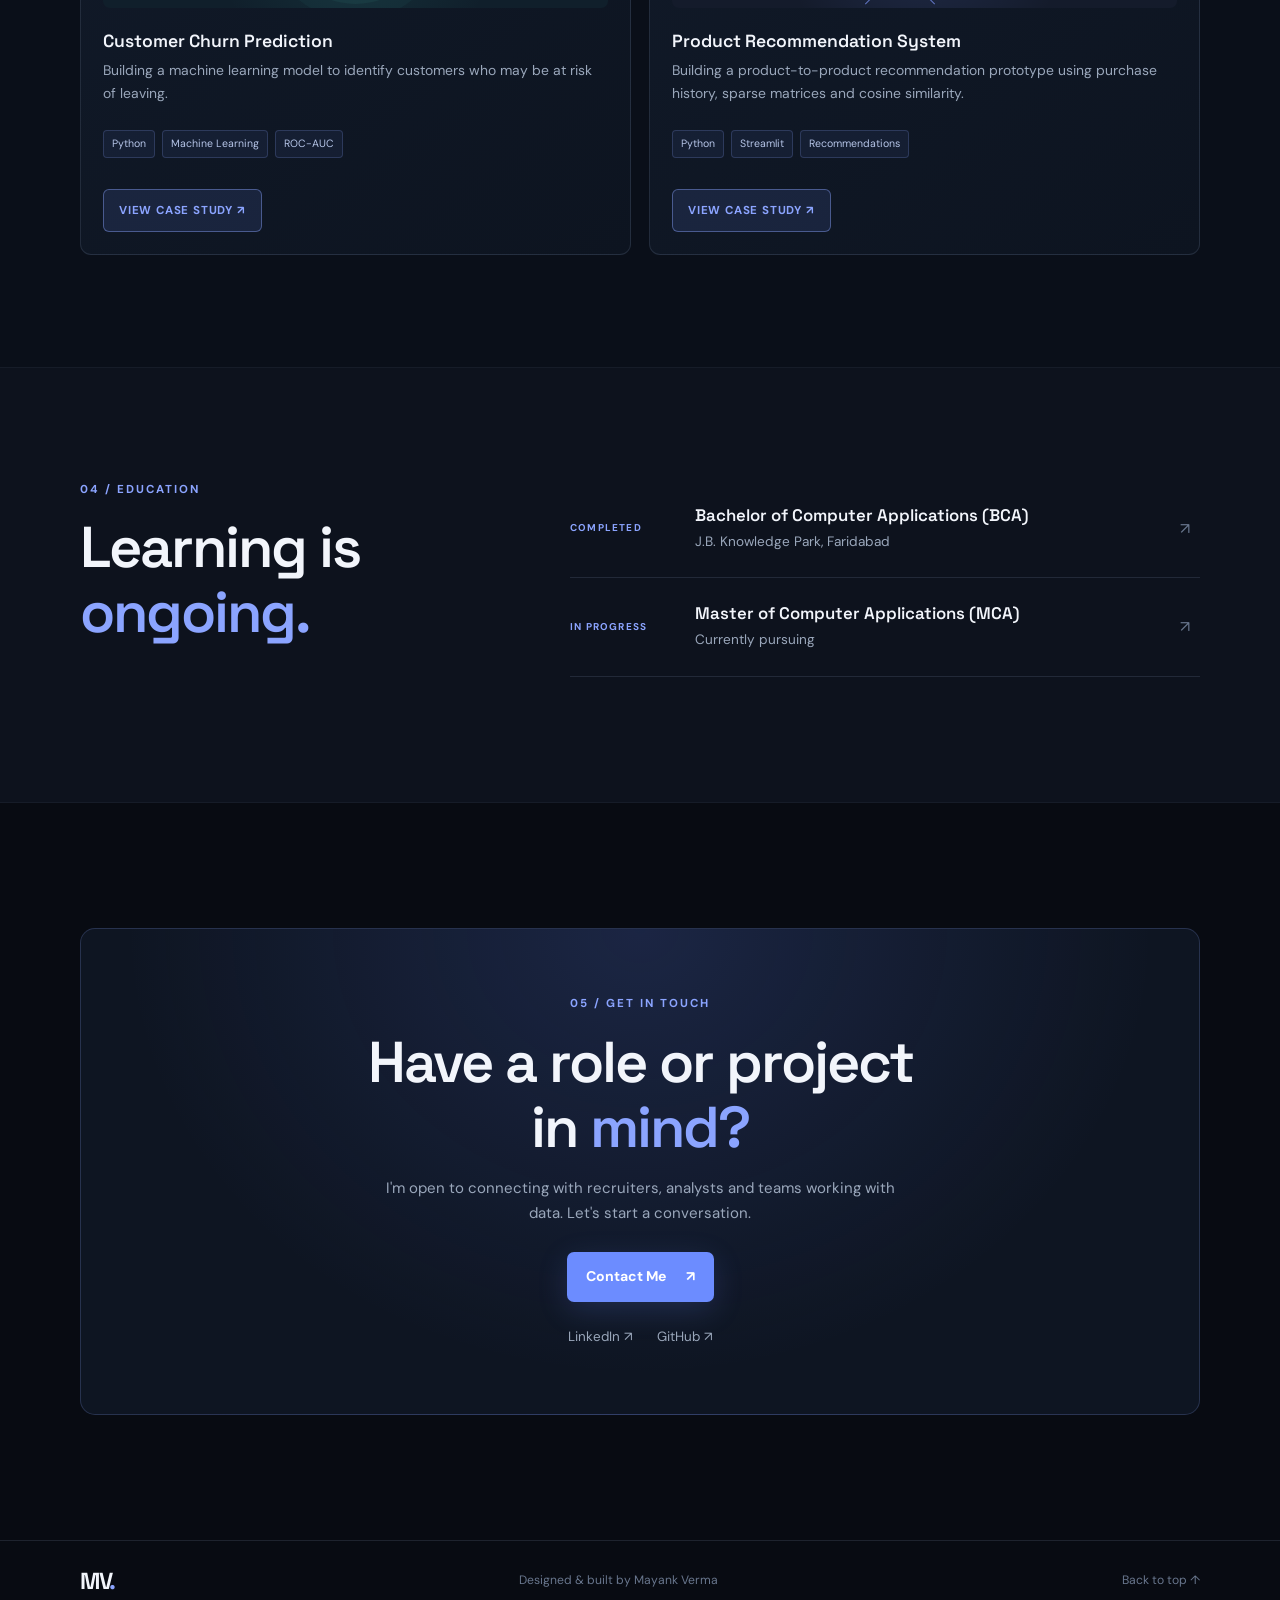
==== commit 4a073492: "Update index.html" ====
--- a/index.html
+++ b/index.html
@@ -8,7 +8,7 @@
   <link rel="preconnect" href="https://fonts.googleapis.com">
   <link rel="preconnect" href="https://fonts.gstatic.com" crossorigin>
   <link href="https://fonts.googleapis.com/css2?family=DM+Sans:wght@400;500;600;700&family=Space+Grotesk:wght@400;500;600;700&display=swap" rel="stylesheet">
-  <link rel="stylesheet" href="css/style.css">
+  <link rel="stylesheet" href="style.css">
   <script src="js/script.js" defer></script>
 </head>
 <body>
--- a/style.css
+++ b/style.css
@@ -0,0 +1,168 @@
+/* ---------- Base ---------- */
+:root {
+  --bg: #080b12;
+  --bg-soft: #0d121d;
+  --card: #101725;
+  --card-light: #141e2e;
+  --text: #f2f5fb;
+  --muted: #9aa7bb;
+  --faint: #68768d;
+  --accent: #6c8cff;
+  --accent-bright: #8ba4ff;
+  --line: rgba(160, 180, 220, 0.14);
+  --font-body: "DM Sans", sans-serif;
+  --font-heading: "Space Grotesk", sans-serif;
+}
+* { box-sizing: border-box; margin: 0; padding: 0; }
+html { scroll-behavior: smooth; scroll-padding-top: 90px; }
+body { background: var(--bg); color: var(--text); font-family: var(--font-body); line-height: 1.7; overflow-x: hidden; }
+a { color: inherit; text-decoration: none; }
+.container { width: min(1120px, calc(100% - 48px)); margin: 0 auto; }
+.section { padding: 112px 0; }
+::selection { background: var(--accent); color: white; }
+
+/* ---------- Navigation ---------- */
+.site-header { position: fixed; inset: 0 0 auto; z-index: 100; background: rgba(8, 11, 18, .82); backdrop-filter: blur(18px); border-bottom: 1px solid rgba(160,180,220,.08); }
+.nav { height: 76px; display: flex; align-items: center; justify-content: space-between; }
+.logo { font: 700 1.45rem var(--font-heading); letter-spacing: -1.5px; }
+.logo span { color: var(--accent-bright); }
+.nav-links { display: flex; gap: 34px; align-items: center; }
+.nav-links a { color: var(--muted); font-size: .88rem; transition: color .2s; }
+.nav-links a:hover, .nav-links a.active { color: var(--text); }
+.nav-links a.active::after { content: ""; display: block; width: 5px; height: 5px; border-radius: 50%; background: var(--accent); margin: 3px auto 0; }
+.menu-toggle { display: none; background: none; border: 0; cursor: pointer; }
+
+/* ---------- Hero ---------- */
+.hero { min-height: 760px; padding-top: 165px; padding-bottom: 110px; display: grid; grid-template-columns: 1.12fr .88fr; align-items: center; gap: 50px; position: relative; }
+.eyebrow { color: var(--accent-bright); font-size: .72rem; font-weight: 700; letter-spacing: 2px; }
+.status-dot { display: inline-block; width: 7px; height: 7px; background: #5bd6a0; border-radius: 50%; margin: 0 9px 1px 0; box-shadow: 0 0 12px #5bd6a0; }
+.intro-line { color: var(--muted); font-size: 1.1rem; margin-top: 25px; }
+.hero h1 { font: 700 clamp(3.5rem, 7vw, 6rem)/1.03 var(--font-heading); letter-spacing: -5px; margin: 5px 0 18px; }
+.hero h1 span, .section-heading h2 span, .contact-box h2 span { color: var(--accent-bright); }
+.hero h2 { max-width: 650px; font: 500 clamp(1rem, 1.5vw, 1.2rem)/1.6 var(--font-heading); color: #dce4f5; }
+.divider { color: var(--faint); padding: 0 3px; }
+.hero-description { color: var(--muted); max-width: 555px; margin: 22px 0 28px; font-size: .98rem; }
+.hero-actions { display: flex; flex-wrap: wrap; gap: 13px; }
+.button { display: inline-flex; align-items: center; justify-content: center; gap: 20px; padding: 13px 19px; border-radius: 7px; font-size: .88rem; font-weight: 700; transition: transform .2s, background .2s, border-color .2s; }
+.button:hover { transform: translateY(-3px); }
+.button-primary { background: var(--accent); color: white; box-shadow: 0 8px 30px rgba(108,140,255,.18); }
+.button-primary:hover { background: #5879f3; }
+.button-secondary { border: 1px solid var(--line); color: var(--text); background: rgba(255,255,255,.02); }
+.button-secondary:hover { border-color: var(--accent); }
+.social-links { display: flex; gap: 25px; margin-top: 31px; }
+.social-links a, .contact-socials a { color: var(--muted); font-size: .84rem; transition: color .2s; }
+.social-links a:hover, .contact-socials a:hover { color: var(--accent-bright); }
+.hero-visual { min-height: 380px; display: grid; place-items: center; position: relative; }
+.visual-glow { position: absolute; width: 310px; height: 310px; border-radius: 50%; background: #3f5ecb; filter: blur(110px); opacity: .22; }
+.visual-card { position: relative; width: min(100%, 390px); padding: 22px; border: 1px solid rgba(160,180,220,.2); border-radius: 15px; background: linear-gradient(145deg, rgba(22,32,50,.97), rgba(12,18,29,.97)); box-shadow: 0 30px 90px rgba(0,0,0,.35); transform: rotate(2deg); }
+.visual-card-top, .chart-footer { display: flex; align-items: center; justify-content: space-between; }
+.window-dots { display: flex; gap: 5px; }.window-dots i { width: 6px; height: 6px; border-radius: 50%; background: #64738c; }
+.visual-label { color: var(--faint); font-size: .58rem; letter-spacing: 1.5px; }
+.chart-heading { display: flex; justify-content: space-between; margin: 32px 0 20px; font: 600 1.2rem var(--font-heading); }
+.chart-heading span { color: var(--accent-bright); }
+.chart { height: 175px; display: flex; gap: 14px; border-bottom: 1px solid var(--line); }
+.chart-y-labels { display: flex; flex-direction: column; justify-content: space-between; color: var(--faint); font-size: .58rem; padding-bottom: 8px; }
+.chart-bars { flex: 1; display: flex; align-items: end; justify-content: space-around; gap: 10px; padding: 0 4px; background: repeating-linear-gradient(to bottom, transparent 0, transparent 42px, rgba(160,180,220,.08) 43px); }
+.chart-bars i { width: 8%; height: var(--height); border-radius: 4px 4px 0 0; background: linear-gradient(to top, #536fe0, #91a9ff); opacity: .9; }
+.chart-bars i:nth-child(2n) { opacity: .55; }
+.chart-footer { margin-top: 16px; color: var(--faint); font-size: .62rem; }
+.chart-footer b { display: inline-block; width: 6px; height: 6px; border-radius: 50%; background: var(--accent-bright); margin-right: 5px; }
+.floating-tag { position: absolute; padding: 8px 13px; background: #172238; border: 1px solid rgba(160,180,220,.18); border-radius: 7px; box-shadow: 0 10px 30px rgba(0,0,0,.3); font-size: .75rem; font-weight: 600; }
+.floating-tag span { color: var(--accent-bright); margin-right: 6px; }.tag-sql { top: 35px; left: -5px; }.tag-python { bottom: 45px; left: 0; }.tag-powerbi { right: -8px; bottom: 90px; }
+.scroll-cue { position: absolute; bottom: 30px; left: 0; color: var(--faint); font-size: .62rem; letter-spacing: 1.7px; display: flex; gap: 10px; align-items: center; }
+.scroll-cue span { height: 30px; width: 1px; background: var(--accent); }
+
+/* ---------- Shared section headings ---------- */
+.about-section, .education-section { background: var(--bg-soft); border-top: 1px solid rgba(160,180,220,.06); border-bottom: 1px solid rgba(160,180,220,.06); }
+.section-heading { margin-bottom: 45px; }
+.section-heading h2, .contact-box h2 { font: 600 clamp(2.2rem, 4.5vw, 3.6rem)/1.13 var(--font-heading); letter-spacing: -2px; margin-top: 15px; }
+.section-subtitle { color: var(--muted); max-width: 600px; margin-top: 15px; font-size: .95rem; }
+
+/* ---------- About ---------- */
+.about-grid { display: grid; grid-template-columns: 1fr 1fr; gap: 80px; }
+.about-lead { color: #dfe6f4; font: 500 1.55rem/1.55 var(--font-heading); max-width: 460px; }
+.about-details p { color: var(--muted); margin-bottom: 17px; font-size: .95rem; }
+.text-link { display: inline-flex; gap: 20px; color: var(--accent-bright); font-weight: 700; font-size: .9rem; margin-top: 7px; }
+
+/* ---------- Skills ---------- */
+.skills-grid { display: grid; grid-template-columns: repeat(3, 1fr); gap: 14px; }
+.skill-card { position: relative; padding: 25px; border: 1px solid var(--line); border-radius: 10px; background: linear-gradient(145deg, rgba(19,29,45,.75), rgba(12,17,27,.75)); transition: transform .25s, border-color .25s; }
+.skill-card:hover, .project-card:hover { transform: translateY(-5px); border-color: rgba(139,164,255,.5); }
+.skill-number { position: absolute; top: 22px; right: 23px; color: var(--faint); font-size: .7rem; }
+.skill-icon { color: var(--accent-bright); font-size: 1.6rem; margin-bottom: 18px; }
+.skill-card h3, .project-card h3 { font: 600 1.1rem var(--font-heading); margin-bottom: 7px; }
+.skill-card p { color: var(--muted); font-size: .83rem; }
+
+/* ---------- Projects ---------- */
+.projects-section { background: #0a0f19; }
+.projects-grid { display: grid; grid-template-columns: repeat(2, 1fr); gap: 18px; }
+.project-card { padding: 22px; border: 1px solid var(--line); border-radius: 11px; background: linear-gradient(145deg, #111a29, #0d1420); transition: transform .25s, border-color .25s; }
+.project-top { display: flex; justify-content: space-between; color: var(--faint); font-size: .62rem; font-weight: 700; letter-spacing: 1.3px; }
+.project-arrow { color: var(--accent-bright); font-size: 1rem; }
+.project-art { height: 155px; margin: 19px 0 22px; border-radius: 7px; background: #151f32; position: relative; overflow: hidden; display: grid; place-items: center; }
+.art-sales { background: radial-gradient(circle at 75% 25%, rgba(108,140,255,.22), transparent 40%), #121d30; }
+.mini-bars { display: flex; align-items: end; gap: 12px; height: 90px; width: 65%; border-bottom: 1px solid #43516d; }
+.mini-bars i { flex: 1; background: linear-gradient(#8da6ff, #526fe2); border-radius: 3px 3px 0 0; height: 50%; }.mini-bars i:nth-child(2) { height: 75%; }.mini-bars i:nth-child(3) { height: 60%; }.mini-bars i:nth-child(4) { height: 90%; }.mini-bars i:nth-child(5) { height: 68%; }.mini-bars i:nth-child(6) { height: 100%; }
+.mini-line { position: absolute; width: 55%; height: 40px; border-top: 2px solid #b3c2ff; transform: rotate(-14deg); top: 48px; opacity: .7; }
+.art-customer { background: radial-gradient(circle, rgba(122,104,255,.18), transparent 60%), #141a30; }
+.orbit { position: absolute; border: 1px solid rgba(155,160,255,.55); border-radius: 50%; transform: rotate(-25deg); }.orbit-one { width: 170px; height: 80px; }.orbit-two { width: 110px; height: 145px; transform: rotate(55deg); }.orbit-core { width: 48px; height: 48px; border-radius: 50%; display: grid; place-items: center; background: #6579e8; font: 700 .9rem var(--font-heading); box-shadow: 0 0 35px rgba(108,140,255,.5); }
+.art-churn { background: radial-gradient(circle, rgba(68,195,183,.12), transparent 55%), #101f2b; }
+.pulse-ring { width: 115px; height: 115px; border: 1px solid rgba(91,214,190,.65); border-radius: 50%; box-shadow: 0 0 0 16px rgba(91,214,190,.06), 0 0 0 32px rgba(91,214,190,.04); }
+.pulse-core { position: absolute; color: #80e4cf; font-size: 2rem; }.pulse-caption { position: absolute; bottom: 15px; color: #78b9b1; font-size: .6rem; letter-spacing: 2px; }
+.art-recommend { background: radial-gradient(circle at center, rgba(108,140,255,.15), transparent 55%), #141b2b; }
+.rec-node { position: absolute; z-index: 2; width: 42px; height: 42px; display: grid; place-items: center; border-radius: 12px; background: #263b68; border: 1px solid #728df2; color: #dce5ff; font-weight: 700; }.node-a { left: 28%; top: 28%; }.node-b { right: 27%; top: 28%; }.node-c { left: calc(50% - 21px); bottom: 17%; background: #3c3978; }
+.rec-link { position: absolute; height: 1px; background: #8099ff; transform-origin: left; opacity: .7; }.link-a { width: 125px; left: 36%; top: 48%; transform: rotate(0deg); }.link-b { width: 100px; left: 38%; top: 52%; transform: rotate(45deg); }.link-c { width: 100px; right: 28%; top: 52%; transform: rotate(135deg); }
+.project-card > p { color: var(--muted); font-size: .87rem; min-height: 54px; }
+.tags { display: flex; flex-wrap: wrap; gap: 7px; margin: 17px 0 15px; }.tags span { color: #b6c5e8; border: 1px solid rgba(139,164,255,.2); background: rgba(108,140,255,.07); border-radius: 4px; padding: 4px 8px; font-size: .66rem; }
+.project-status { color: var(--faint); font-size: .6rem; letter-spacing: 1.3px; }
+/* Clear, clickable project case-study buttons */
+.project-link { display: inline-flex; align-items: center; gap: 8px; margin-top: 16px; padding: 11px 15px; border: 1px solid rgba(139,164,255,.42); border-radius: 6px; background: rgba(108,140,255,.12); color: var(--accent-bright); font-size: .72rem; font-weight: 700; letter-spacing: .8px; text-decoration: none; transition: background .2s ease, border-color .2s ease, transform .2s ease; }
+.project-link:hover, .project-link:focus-visible { background: rgba(108,140,255,.24); border-color: var(--accent-bright); color: #fff; transform: translateY(-2px); outline: none; }
+.project-link:focus-visible { box-shadow: 0 0 0 3px rgba(139,164,255,.22); }
+
+/* ---------- Education ---------- */
+.education-wrap { display: grid; grid-template-columns: .8fr 1.2fr; gap: 70px; }
+.education-list article { display: grid; grid-template-columns: 105px 1fr 20px; align-items: center; gap: 20px; padding: 24px 0; border-bottom: 1px solid var(--line); }
+.education-year { color: var(--accent-bright); font-size: .62rem; letter-spacing: 1.2px; font-weight: 700; }
+.education-list h3 { font: 600 1.05rem var(--font-heading); }.education-list p { color: var(--muted); font-size: .85rem; margin-top: 4px; }.education-mark { color: var(--faint); }
+
+/* ---------- Contact and footer ---------- */
+.contact-section { padding: 125px 0; }
+.contact-box { padding: 65px; border: 1px solid rgba(139,164,255,.2); border-radius: 15px; text-align: center; background: radial-gradient(ellipse at 50% 0%, rgba(85,112,220,.18), transparent 65%), #0e1522; }
+.contact-box h2 { margin: 16px 0; }.contact-box > p:not(.eyebrow) { color: var(--muted); max-width: 520px; margin: 0 auto 25px; font-size: .94rem; }
+.contact-socials { display: flex; justify-content: center; gap: 25px; margin-top: 24px; }
+.footer { border-top: 1px solid var(--line); padding: 25px 0; }.footer-inner { display: flex; justify-content: space-between; align-items: center; }.footer p, .footer-inner > a:last-child { color: var(--faint); font-size: .76rem; }
+
+/* ---------- Responsive ---------- */
+@media (max-width: 850px) {
+  .hero { grid-template-columns: 1fr; padding-top: 145px; gap: 20px; }
+  .hero-visual { min-height: 340px; max-width: 500px; width: 100%; margin: 0 auto; }
+  .scroll-cue { display: none; }
+  .about-grid, .education-wrap { grid-template-columns: 1fr; gap: 30px; }
+  .skills-grid { grid-template-columns: repeat(2, 1fr); }
+}
+@media (max-width: 600px) {
+  .container { width: min(100% - 34px, 1120px); }
+  .section { padding: 78px 0; }
+  .nav { height: 68px; }
+  .menu-toggle { display: flex; flex-direction: column; gap: 5px; padding: 8px; }
+  .menu-toggle span { display: block; width: 22px; height: 2px; background: var(--text); }
+  .nav-links { display: none; position: absolute; top: 68px; left: 0; right: 0; padding: 20px 24px 25px; flex-direction: column; align-items: flex-start; gap: 17px; background: #0b101a; border-bottom: 1px solid var(--line); }
+  .nav-links.open { display: flex; }
+  .nav-links a.active::after { display: none; }
+  .hero { min-height: auto; padding-top: 125px; padding-bottom: 65px; }
+  .hero h1 { letter-spacing: -3px; font-size: clamp(3.1rem, 15vw, 4.5rem); }
+  .hero h2 { font-size: .95rem; }
+  .hero-description { font-size: .9rem; }
+  .hero-visual { min-height: 300px; }
+  .visual-card { padding: 17px; }
+  .tag-sql { left: -4px; }.tag-powerbi { right: -4px; }
+  .social-links { gap: 17px; }
+  .skills-grid, .projects-grid { grid-template-columns: 1fr; }
+  .project-card > p { min-height: auto; }
+  .education-list article { grid-template-columns: 1fr 20px; gap: 5px; }
+  .education-year { grid-column: 1 / -1; margin-bottom: 7px; }
+  .contact-box { padding: 42px 20px; }
+  .footer-inner { flex-wrap: wrap; gap: 12px; }
+  .footer p { order: 3; width: 100%; }
+}
